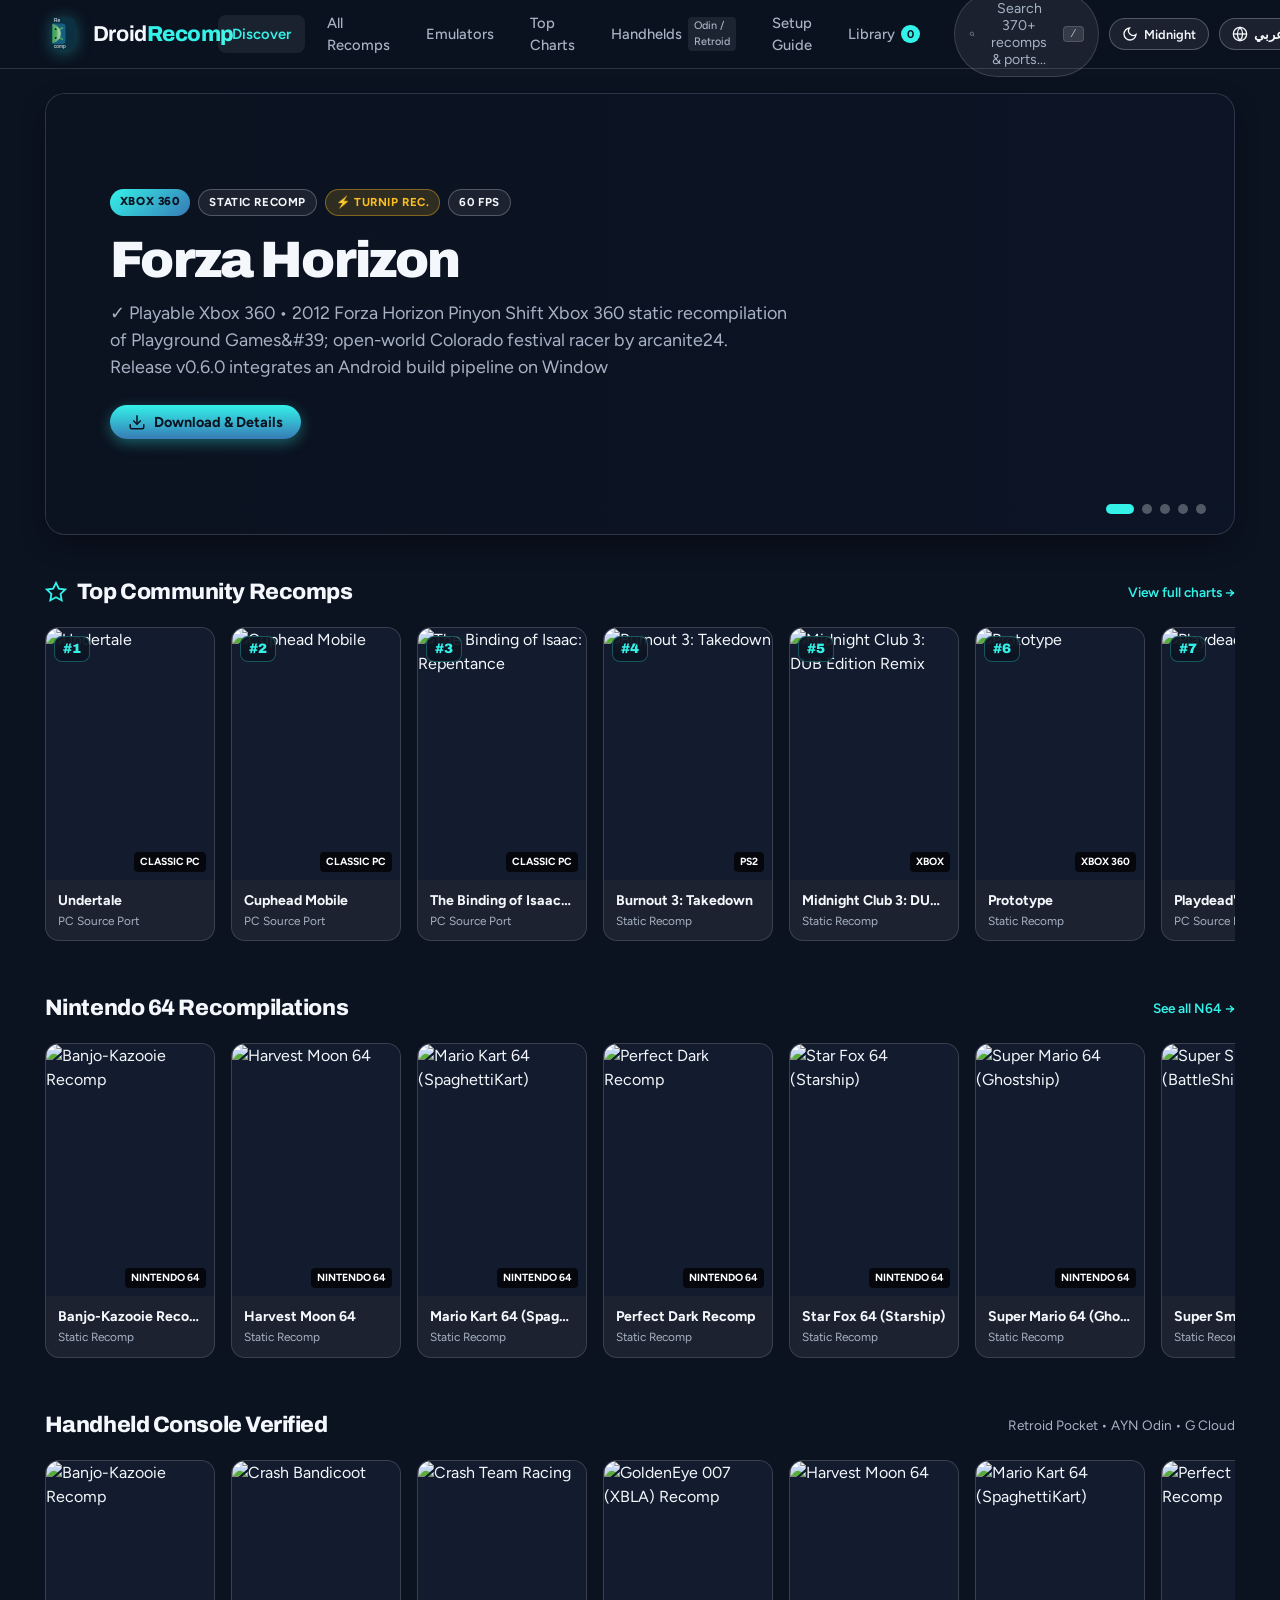
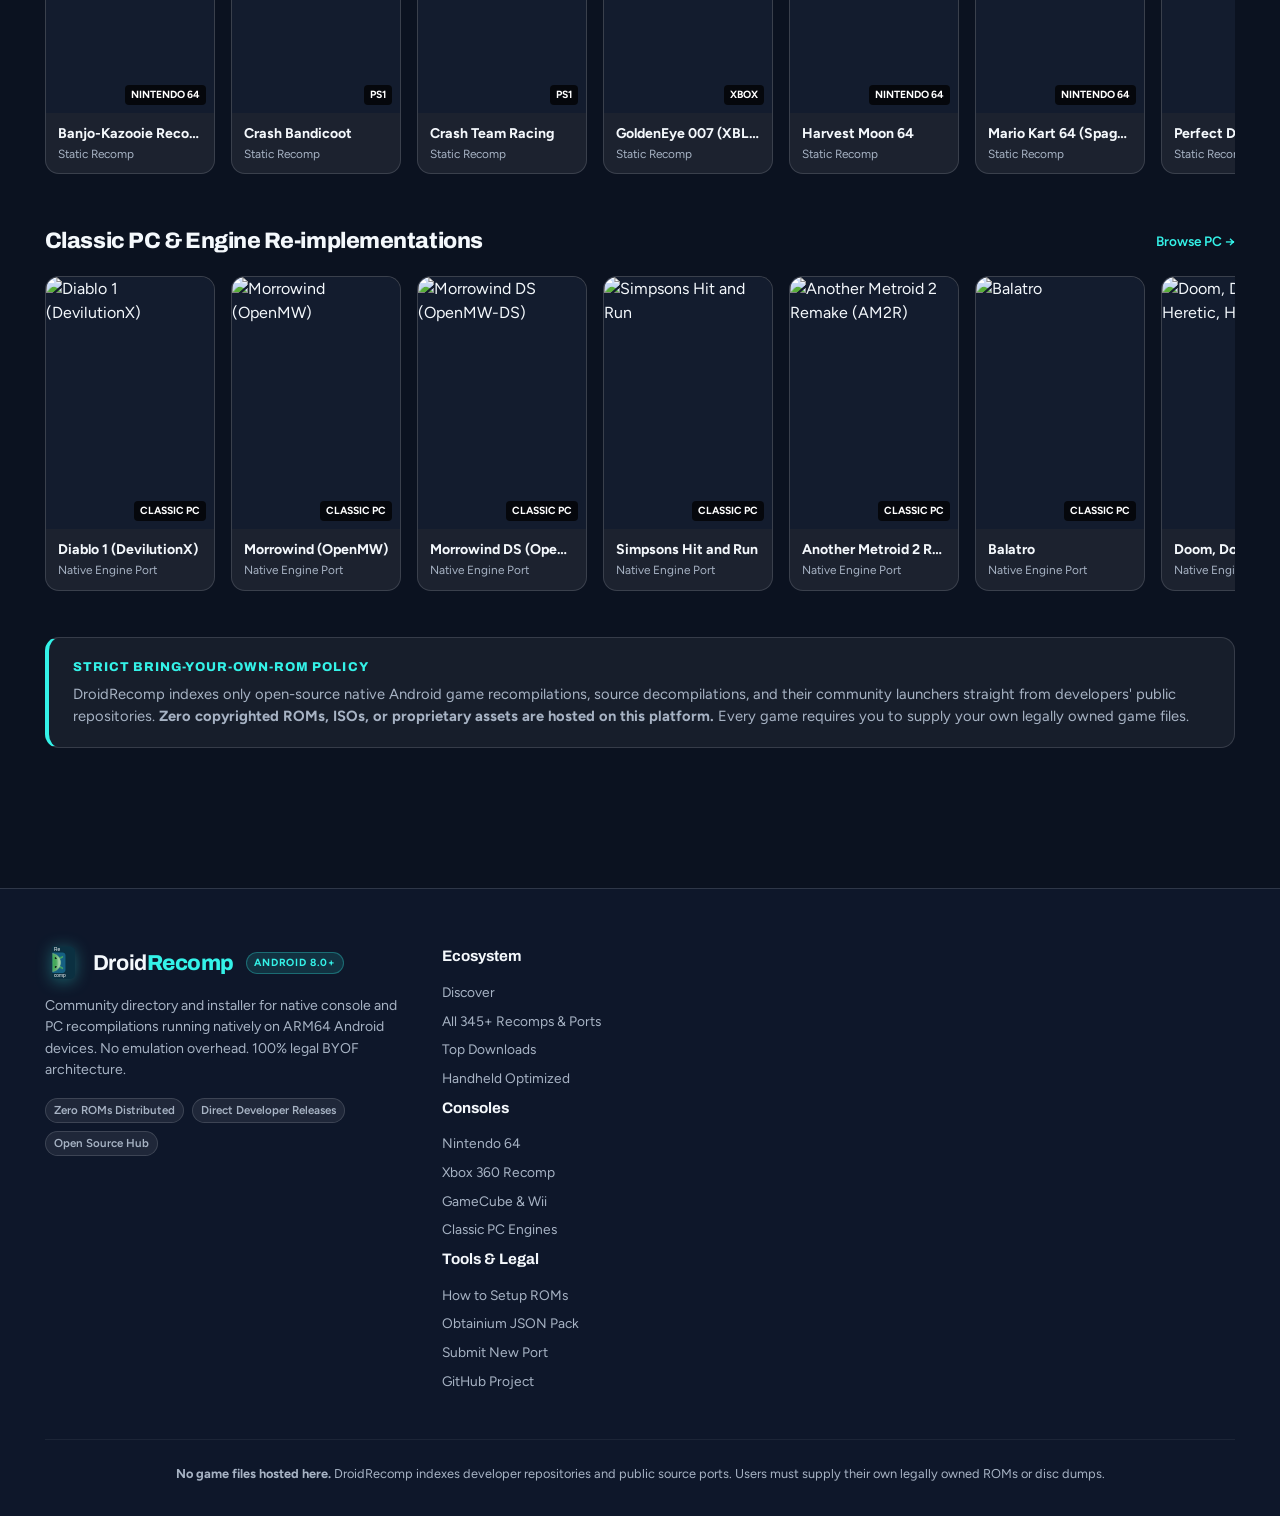
==== index.html @ a0a53bb3 "feat: Add Rayman Mini, APKVision & internet ports (379 apps), fix broken/mismatched boxarts & Pokemo" ====
<!DOCTYPE html>
<html lang="en">
<head>
  <meta charset="utf-8">
  <meta name="referrer" content="no-referrer">
  <meta name="viewport" content="width=device-width, initial-scale=1, viewport-fit=cover">
  <title>DroidRecomp — Native Console & PC Recompilations for Android</title>
  <meta name="description" content="The definitive hub for console and classic PC game static recompilations and native source ports running on Android. Bring your own ROM, play at 120 FPS.">
  <meta name="theme-color" content="#0B1220">
  
  <!-- PWA & Mobile Web App -->
  <link rel="icon" type="image/svg+xml" href="favicon.svg">
  <link rel="icon" type="image/png" sizes="64x64" href="favicon.png">
  <link rel="apple-touch-icon" sizes="180x180" href="apple-touch-icon.png">
  <link rel="manifest" href="manifest.json">
  <meta name="application-name" content="DroidRecomp">
  <meta name="apple-mobile-web-app-capable" content="yes">
  <meta name="apple-mobile-web-app-status-bar-style" content="black-translucent">
  <meta name="apple-mobile-web-app-title" content="DroidRecomp">

  <!-- Open Graph & Social Preview -->
  <meta property="og:type" content="website">
  <meta property="og:title" content="DroidRecomp — Native Console & PC Recompilations for Android">
  <meta property="og:description" content="133+ verified native Android static recompilations, decompilations, and ports. Zero emulation overhead. 100% legal BYOR framework.">
  <meta property="og:image" content="https://moopuu.github.io/droid-recomp/icon-512.png">
  <meta property="og:site_name" content="DroidRecomp">
  <meta name="twitter:card" content="summary">
  <meta name="twitter:title" content="DroidRecomp — Android Recompilation Hub">
  <meta name="twitter:description" content="Play Nintendo 64, PlayStation, and Classic PC games natively on Android without emulation overhead.">
  <meta name="twitter:image" content="https://moopuu.github.io/droid-recomp/icon-512.png">

  <!-- Preconnect & Fonts -->
  <link rel="preconnect" href="https://fonts.googleapis.com">
  <link rel="preconnect" href="https://fonts.gstatic.com" crossorigin>
  <link href="https://fonts.googleapis.com/css2?family=Archivo:wght@600;700;800;900&family=Figtree:ital,wght@0,400;0,500;0,600;0,700;1,400&display=swap" rel="stylesheet">
  
  <link rel="stylesheet" href="styles.css?v=2.7.1">

  <!-- Immediate Critical Display Guard (Never allow overlays to render on load) -->
  <style>
    #search-modal[hidden],
    #game-modal[hidden],
    #custom-game-modal[hidden],
    .search-overlay[hidden],
    .modal-backdrop[hidden],
    .search-overlay:not(.open),
    .modal-backdrop:not(.open),
    [hidden] {
      display: none !important;
      visibility: hidden !important;
      opacity: 0 !important;
      pointer-events: none !important;
    }
  </style>
</head>
<body data-platform="android" data-ui="auto">
  <!-- Dynamic Ambient Glow Backdrop -->
  <div class="backdrop" aria-hidden="true">
    <div id="backdrop-img" class="backdrop-img"></div>
    <span class="glow glow-primary"></span>
    <span class="glow glow-secondary"></span>
  </div>

  <!-- DESKTOP / TOP HEADER -->
  <header class="top-nav" id="top-nav">
    <div class="top-in">
      <a class="brand" href="#" data-nav="discover">
        <div class="brand-logo">
          <img src="DroidRecomp Logo.svg" width="36" height="36" alt="DroidRecomp Logo" class="brand-logo-img">
        </div>
        <span class="brand-name">Droid<b>Recomp</b></span>
      </a>

      <!-- Desktop Navigation Links -->
      <nav class="main-nav desktop-only" aria-label="Main Navigation">
        <a href="#discover" data-nav="discover" class="nav-link on">Discover</a>
        <a href="#all" data-nav="all" class="nav-link">All Recomps</a>
        <a href="#emulators" data-nav="emulators" class="nav-link">Emulators</a>
        <a href="#top" data-nav="top" class="nav-link">Top Charts</a>
        <a href="#handheld" data-nav="handheld" class="nav-link">Handhelds <span class="tag-sub">Odin / Retroid</span></a>
        <a href="#how" data-nav="how" class="nav-link">Setup Guide</a>
        <a href="#library" data-nav="library" class="nav-link">Library <span class="badge-count" id="saved-count">0</span></a>
      </nav>

      <!-- Header Actions -->
      <div class="top-actions">
        <!-- Search Trigger Button -->
        <button type="button" class="search-trigger-btn desktop-only" id="search-open" aria-label="Search Recomps">
          <svg viewBox="0 0 24 24" width="18" height="18" stroke="currentColor" fill="none" stroke-width="2"><circle cx="11" cy="11" r="6.5"/><path d="m16 16 4.5 4.5"/></svg>
          <span class="search-placeholder desktop-only">Search 370+ recomps & ports...</span>
          <kbd class="search-shortcut desktop-only">/</kbd>
        </button>

        <!-- Theme Switcher Button -->
        <button type="button" class="icon-chip" id="theme-toggle" title="Switch Theme (Midnight / Light / OLED)" aria-label="Switch Theme">
          <svg class="theme-icon" id="theme-icon" viewBox="0 0 24 24" width="16" height="16" stroke="currentColor" fill="none" stroke-width="2"><path d="M21 12.79A9 9 0 1 1 11.21 3 7 7 0 0 0 21 12.79z"/></svg>
          <span id="theme-label" class="desktop-only">Midnight</span>
        </button>

        <!-- Language Switcher Button -->
        <button type="button" class="icon-chip" id="lang-toggle" title="Switch Language / تغيير اللغة" aria-label="Switch Language">
          <svg viewBox="0 0 24 24" width="16" height="16" stroke="currentColor" fill="none" stroke-width="2"><circle cx="12" cy="12" r="10"/><line x1="2" y1="12" x2="22" y2="12"/><path d="M12 2a15.3 15.3 0 0 1 4 10 15.3 15.3 0 0 1-4 10 15.3 15.3 0 0 1-4-10 15.3 15.3 0 0 1 4-10z"/></svg>
          <span id="lang-label">عربي</span>
        </button>

        <!-- UI Mode Switcher (Desktop vs Mobile Preview) -->
        <button type="button" class="icon-chip desktop-only" id="ui-mode-toggle" title="Switch UI Mode">
          <svg viewBox="0 0 24 24" width="16" height="16" stroke="currentColor" fill="none" stroke-width="2"><rect x="5" y="2" width="14" height="20" rx="2" ry="2"/><line x1="12" y1="18" x2="12.01" y2="18"/></svg>
          <span id="ui-mode-label">Mobile UI</span>
        </button>

        <!-- Obtainium Pack Export CTA -->
        <button type="button" class="btn btn-secondary desktop-only" id="btn-obtainium-pack" title="Get Obtainium Pack">
          <svg viewBox="0 0 24 24" width="16" height="16" fill="none" stroke="currentColor" stroke-width="2"><path d="M21 15v4a2 2 0 0 1-2 2H5a2 2 0 0 1-2-2v-4"/><polyline points="7 10 12 15 17 10"/><line x1="12" y1="15" x2="12" y2="3"/></svg>
          <span>Obtainium Sync</span>
        </button>

        <!-- Download Android APK Button -->
        <a class="btn btn-secondary header-apk-cta" href="https://github.com/MooPuu/droid-recomp/releases/download/v1.0.0/DroidRecomp-v1.0.0-release.apk" target="_blank" rel="noopener" title="Download Android APK (v1.0.0)">
          <svg viewBox="0 0 24 24" width="16" height="16" fill="none" stroke="currentColor" stroke-width="2"><path d="M21 15v4a2 2 0 0 1-2 2H5a2 2 0 0 1-2-2v-4"/><polyline points="7 10 12 15 17 10"/><line x1="12" y1="15" x2="12" y2="3"/></svg>
          <span class="desktop-only">Get APK (v1.0)</span>
        </a>

        <!-- Submit Recomp CTA -->
        <a class="btn btn-primary" href="#submit" data-nav="submit">
          <svg viewBox="0 0 24 24" width="16" height="16" fill="none" stroke="currentColor" stroke-width="2"><line x1="12" y1="5" x2="12" y2="19"/><line x1="5" y1="12" x2="19" y2="12"/></svg>
          <span class="desktop-only">Submit Port</span>
        </a>
      </div>
    </div>

    <!-- Origin Sub-Navigation Bar (Horizontal Pills) -->
    <div class="sub-nav-bar" id="sub-nav-bar" style="display: none;">
      <div class="sub-nav-in">
        <div class="origin-pills" id="origin-pills">
          <button type="button" class="pill on" data-origin="all">All Systems</button>
          <button type="button" class="pill" data-origin="n64">Nintendo 64</button>
          <button type="button" class="pill" data-origin="x360">Xbox 360</button>
          <button type="button" class="pill" data-origin="xbox">Xbox</button>
          <button type="button" class="pill" data-origin="gc">GameCube</button>
          <button type="button" class="pill" data-origin="wii">Wii</button>
          <button type="button" class="pill" data-origin="ps1">PlayStation</button>
          <button type="button" class="pill" data-origin="ps2">PlayStation 2</button>
          <button type="button" class="pill" data-origin="psp">PSP</button>
          <button type="button" class="pill" data-origin="snes">SNES</button>
          <button type="button" class="pill" data-origin="gba">GBA</button>
          <button type="button" class="pill" data-origin="pc_classic">Classic PC & Engines</button>
        </div>
      </div>
    </div>
  </header>

  <!-- MAIN VIEWPORT CONTAINER -->
  <main class="main-view" id="main-view">
    <!-- Active View Content rendered via JavaScript -->
    <div id="view-content"></div>
  </main>

  <!-- MOBILE BOTTOM NAVIGATION (Fixed at bottom for touch devices) -->
  <nav class="mobile-nav" id="mobile-nav" aria-label="Mobile Navigation">
    <a href="#discover" data-nav="discover" class="mobile-nav-item on">
      <svg viewBox="0 0 24 24" width="22" height="22" stroke="currentColor" fill="none" stroke-width="2"><circle cx="12" cy="12" r="10"/><polygon points="16.24 7.76 14.12 14.12 7.76 16.24 9.88 9.88 16.24 7.76"/></svg>
      <span>Discover</span>
    </a>
    <a href="#all" data-nav="all" class="mobile-nav-item">
      <svg viewBox="0 0 24 24" width="22" height="22" stroke="currentColor" fill="none" stroke-width="2"><rect x="3" y="3" width="7" height="7"/><rect x="14" y="3" width="7" height="7"/><rect x="14" y="14" width="7" height="7"/><rect x="3" y="14" width="7" height="7"/></svg>
      <span>Browse</span>
    </a>
    <a href="#emulators" data-nav="emulators" class="mobile-nav-item">
      <svg viewBox="0 0 24 24" width="22" height="22" stroke="currentColor" fill="none" stroke-width="2"><rect x="4" y="4" width="16" height="16" rx="2"/><rect x="9" y="9" width="6" height="6"/><line x1="9" y1="1" x2="9" y2="4"/><line x1="15" y1="1" x2="15" y2="4"/><line x1="9" y1="20" x2="9" y2="23"/><line x1="15" y1="20" x2="15" y2="23"/><line x1="20" y1="9" x2="23" y2="9"/><line x1="20" y1="14" x2="23" y2="14"/><line x1="1" y1="9" x2="4" y2="9"/><line x1="1" y1="14" x2="4" y2="14"/></svg>
      <span>Emulators</span>
    </a>
    <a href="#library" data-nav="library" class="mobile-nav-item">
      <svg viewBox="0 0 24 24" width="22" height="22" stroke="currentColor" fill="none" stroke-width="2"><rect x="2" y="6" width="20" height="12" rx="3"/><circle cx="8" cy="12" r="1.5"/><circle cx="16" cy="12" r="1.5"/><path d="M12 9v6M9 12h6"/></svg>
      <span>Library</span>
    </a>
    <button type="button" class="mobile-nav-item" id="mobile-search-btn">
      <div class="mobile-nav-search-bubble">
        <svg viewBox="0 0 24 24" width="20" height="20" stroke="currentColor" fill="none" stroke-width="2.2"><circle cx="11" cy="11" r="6.5"/><path d="m16 16 4.5 4.5"/></svg>
      </div>
      <span>Search</span>
    </button>
  </nav>

  <!-- SEARCH MODAL -->
  <div class="search-overlay" id="search-modal" hidden style="display: none;">
    <div class="search-dialog" role="dialog" aria-modal="true" aria-label="Search Catalog">
      <div class="search-header">
        <svg viewBox="0 0 24 24" width="20" height="20" stroke="currentColor" fill="none" stroke-width="2"><circle cx="11" cy="11" r="6.5"/><path d="m16 16 4.5 4.5"/></svg>
        <input type="search" id="search-input" placeholder="Search by game, console, developer, or feature..." autocomplete="off" spellcheck="false">
        <button type="button" class="icon-btn" id="search-close" aria-label="Close search">
          <svg viewBox="0 0 24 24" width="20" height="20" stroke="currentColor" fill="none" stroke-width="2"><line x1="18" y1="6" x2="6" y2="18"/><line x1="6" y1="6" x2="18" y2="18"/></svg>
        </button>
      </div>
      <div class="search-quick-tags">
        <span>Popular:</span>
        <button type="button" class="tag-chip" data-query="Zelda">Zelda</button>
        <button type="button" class="tag-chip" data-query="N64">N64</button>
        <button type="button" class="tag-chip" data-query="Xbox 360">Xbox 360</button>
        <button type="button" class="tag-chip" data-query="Turnip">Turnip Tested</button>
        <button type="button" class="tag-chip" data-query="Touch">Touch Friendly</button>
      </div>
      <div class="search-results" id="search-results" role="listbox"></div>
    </div>
  </div>

  <!-- GAME DETAIL MODAL / BOTTOM SHEET -->
  <div class="modal-backdrop" id="game-modal" hidden style="display: none;">
    <div class="modal-container" role="dialog" aria-modal="true" aria-label="Game Details">
      <div class="modal-drag-handle mobile-only"></div>
      <button type="button" class="icon-btn modal-close" id="modal-close" aria-label="Close modal">
        <svg viewBox="0 0 24 24" width="20" height="20" stroke="currentColor" fill="none" stroke-width="2"><line x1="18" y1="6" x2="6" y2="18"/><line x1="6" y1="6" x2="18" y2="18"/></svg>
      </button>
      <div class="modal-body" id="modal-content">
        <!-- Rendered dynamically -->
      </div>
    </div>
  </div>

  <!-- CUSTOM GAME / UNLISTED PORT MODAL -->
  <div class="modal-backdrop" id="custom-game-modal" hidden style="display: none;">
    <div class="modal-container" role="dialog" aria-modal="true" aria-label="Add Custom Game">
      <div class="modal-drag-handle mobile-only"></div>
      <button type="button" class="icon-btn modal-close" id="custom-modal-close" aria-label="Close modal">
        <svg viewBox="0 0 24 24" width="20" height="20" stroke="currentColor" fill="none" stroke-width="2"><line x1="18" y1="6" x2="6" y2="18"/><line x1="6" y1="6" x2="18" y2="18"/></svg>
      </button>
      <div class="modal-body" id="custom-modal-content">
        <!-- Rendered dynamically -->
      </div>
    </div>
  </div>

  <!-- GLOBAL FOOTER -->
  <footer class="foot">
    <div class="foot-in">
      <div class="foot-brand">
        <div class="brand">
          <div class="brand-logo">
            <img src="DroidRecomp Logo.svg" width="34" height="34" alt="DroidRecomp Logo" class="brand-logo-img">
          </div>
          <span class="brand-name">Droid<b>Recomp</b></span>
          <span class="badge-android">Android 8.0+</span>
        </div>
        <p class="foot-desc">
          Community directory and installer for native console and PC recompilations running natively on ARM64 Android devices. No emulation overhead. 100% legal BYOF architecture.
        </p>
        <div class="foot-badges">
          <span class="foot-pill">Zero ROMs Distributed</span>
          <span class="foot-pill">Direct Developer Releases</span>
          <span class="foot-pill">Open Source Hub</span>
        </div>
      </div>
      <div class="foot-cols">
        <div class="foot-col">
          <h4>Ecosystem</h4>
          <a href="#discover">Discover</a>
          <a href="#all">All 345+ Recomps & Ports</a>
          <a href="#top">Top Downloads</a>
          <a href="#handheld">Handheld Optimized</a>
        </div>
        <div class="foot-col">
          <h4>Consoles</h4>
          <a href="#n64" data-origin="n64">Nintendo 64</a>
          <a href="#x360" data-origin="x360">Xbox 360 Recomp</a>
          <a href="#gc" data-origin="gc">GameCube & Wii</a>
          <a href="#pc_classic" data-origin="pc_classic">Classic PC Engines</a>
        </div>
        <div class="foot-col">
          <h4>Tools & Legal</h4>
          <a href="#how">How to Setup ROMs</a>
          <a href="#obtainium" id="foot-obtainium-link">Obtainium JSON Pack</a>
          <a href="#submit">Submit New Port</a>
          <a href="https://github.com/MooPuu/droid-recomp" target="_blank" rel="noopener">GitHub Project</a>
        </div>
      </div>
    </div>
    <div class="foot-base">
      <p><strong>No game files hosted here.</strong> DroidRecomp indexes developer repositories and public source ports. Users must supply their own legally owned ROMs or disc dumps.</p>
    </div>
  </footer>

  <script src="catalog.js?v=2.7.0"></script>
  <script src="emulators.js?v=2.7.0"></script>
  <script src="app.js?v=2.7.1"></script>
</body>
</html>
---- styles.css ----
/* ==========================================================================
   DROIDRECOMP — Modern RecompLauncher Design System for Android
   ========================================================================== */

:root {
  --midnight: #0B1220;
  --midnight-alt: #0e172a;
  --frost: #F4F8FC;
  --cyan: #34F2E8;
  --cyan-glow: rgba(52, 242, 232, 0.35);
  --cyan-soft: rgba(52, 242, 232, 0.12);
  --cyan-border: rgba(52, 242, 232, 0.35);
  --muted: #A7B3C4;
  --line: rgba(244, 248, 252, 0.14);
  --line-strong: rgba(244, 248, 252, 0.25);
  --glass: rgba(244, 248, 252, 0.07);
  --glass-card: rgba(14, 23, 42, 0.75);
  --glass-hover: rgba(244, 248, 252, 0.13);
  --glass-active: rgba(52, 242, 232, 0.15);
  --glass-highlight: rgba(52, 242, 232, 0.18);
  --card-foot-bg: rgba(11, 18, 32, 0.45);
  --select-bg: #111b2e;
  --select-border: rgba(244, 248, 252, 0.18);
  --bg: var(--midnight);
  --btn-brand-text: #0B1220;
  --btn-action-bg: rgba(52, 242, 232, 0.12);
  --btn-action-text: #34F2E8;
  --btn-action-border: rgba(52, 242, 232, 0.35);
  --btn-action-hover-bg: #34F2E8;
  --btn-action-hover-text: #0B1220;
  --acc: #34F2E8;
  --acc2: #377BB6;
  --brand: linear-gradient(180deg, var(--acc), var(--acc2));
  --brand-h: linear-gradient(135deg, #34F2E8 0%, #377BB6 100%);
  --danger: #ff5c77;
  --success: #34d399;
  --warning: #fbbf24;
  --wrap: 1600px;
  --gut: clamp(16px, 3.5vw, 48px);
  --radius-sm: 8px;
  --radius-md: 14px;
  --radius-lg: 20px;
  --radius-full: 9999px;
  --scrollbar-thumb: rgba(244, 248, 252, 0.22);
  --scrollbar-thumb-hover: rgba(52, 242, 232, 0.6);
  --scrollbar-track: transparent;
  --font-sans: 'Figtree', -apple-system, BlinkMacSystemFont, "Segoe UI", Roboto, sans-serif;
  --font-display: 'Archivo', var(--font-sans);
  --scrollbar-thumb: rgba(15, 23, 42, 0.25);
  --scrollbar-thumb-hover: rgba(2, 132, 199, 0.65);
  --scrollbar-track: transparent;
  --shadow-sm: 0 2px 8px rgba(0, 0, 0, 0.3);
  --shadow-card: 0 10px 30px -10px rgba(0, 0, 0, 0.6);
  --shadow-glow: 0 0 25px rgba(52, 242, 232, 0.25);
  --nav-bg: rgba(11, 18, 32, 0.85);
  --card-bg: rgba(14, 23, 42, 0.75);
  --input-bg: #111b2e;
  --modal-bg: #0E172A;
  --modal-overlay: rgba(5, 9, 16, 0.8);
  --mobile-nav-bg: rgba(11, 18, 32, 0.94);
  --hero-fade: linear-gradient(90deg, #0B1220 0%, rgba(11, 18, 32, 0.85) 45%, rgba(11, 18, 32, 0.2) 100%);
  --poster-fade: linear-gradient(0deg, #0E172A 0%, rgba(14, 23, 42, 0.7) 60%, rgba(14, 23, 42, 0.2) 100%);
  transition: background-color 0.3s ease, color 0.3s ease;
}

[data-theme="light"] {
  --midnight: #F1F5F9;
  --midnight-alt: #FFFFFF;
  --frost: #0F172A;
  --cyan: #0284C7;
  --cyan-glow: rgba(2, 132, 199, 0.25);
  --cyan-soft: rgba(2, 132, 199, 0.10);
  --cyan-border: rgba(2, 132, 199, 0.35);
  --muted: #475569;
  --line: rgba(15, 23, 42, 0.12);
  --line-strong: rgba(15, 23, 42, 0.22);
  --glass: #FFFFFF;
  --glass-card: #FFFFFF;
  --glass-hover: #F8FAFC;
  --glass-active: rgba(2, 132, 199, 0.12);
  --glass-highlight: rgba(2, 132, 199, 0.14);
  --success: #059669;
  --warning: #D97706;
  --card-foot-bg: #F8FAFC;
  --select-bg: #FFFFFF;
  --select-border: rgba(15, 23, 42, 0.22);
  --bg: #F1F5F9;
  --btn-brand-text: #FFFFFF;
  --btn-action-bg: #E0F2FE;
  --btn-action-text: #0284C7;
  --btn-action-border: #BAE6FD;
  --btn-action-hover-bg: #0284C7;
  --btn-action-hover-text: #FFFFFF;
  --acc: #0284C7;
  --acc2: #2563EB;
  --brand: linear-gradient(180deg, var(--acc), var(--acc2));
  --brand-h: linear-gradient(135deg, #0284C7 0%, #2563EB 100%);
  --nav-bg: rgba(255, 255, 255, 0.94);
  --card-bg: #FFFFFF;
  --input-bg: #FFFFFF;
  --modal-bg: #FFFFFF;
  --modal-overlay: rgba(15, 23, 42, 0.6);
  --mobile-nav-bg: rgba(255, 255, 255, 0.96);
  --hero-fade: linear-gradient(90deg, #F1F5F9 0%, rgba(241, 245, 249, 0.92) 45%, rgba(241, 245, 249, 0.2) 100%);
  --poster-fade: linear-gradient(0deg, #FFFFFF 0%, rgba(255, 255, 255, 0.9) 60%, rgba(255, 255, 255, 0.2) 100%);
  --scrollbar-thumb: rgba(15, 23, 42, 0.25);
  --scrollbar-thumb-hover: rgba(2, 132, 199, 0.65);
  --scrollbar-track: transparent;
  --shadow-sm: 0 1px 3px rgba(15, 23, 42, 0.08);
  --shadow-card: 0 4px 20px -2px rgba(15, 23, 42, 0.08), 0 0 1px rgba(15, 23, 42, 0.15);
  --shadow-glow: 0 0 20px rgba(2, 132, 199, 0.2);
}

[data-theme="oled"] {
  --midnight: #000000;
  --midnight-alt: #050505;
  --frost: #FFFFFF;
  --cyan: #00FFCC;
  --cyan-glow: rgba(0, 255, 204, 0.45);
  --cyan-soft: rgba(0, 255, 204, 0.12);
  --cyan-border: rgba(0, 255, 204, 0.35);
  --muted: #8E9BAE;
  --line: rgba(255, 255, 255, 0.15);
  --line-strong: rgba(255, 255, 255, 0.3);
  --glass: rgba(255, 255, 255, 0.06);
  --glass-card: #050505;
  --glass-hover: rgba(255, 255, 255, 0.12);
  --glass-active: rgba(0, 255, 204, 0.2);
  --glass-highlight: rgba(0, 255, 204, 0.25);
  --card-foot-bg: #030303;
  --select-bg: #080808;
  --select-border: rgba(255, 255, 255, 0.22);
  --bg: #000000;
  --btn-brand-text: #000000;
  --btn-action-bg: rgba(0, 255, 204, 0.12);
  --btn-action-text: #00FFCC;
  --btn-action-border: rgba(0, 255, 204, 0.35);
  --btn-action-hover-bg: #00FFCC;
  --btn-action-hover-text: #000000;
  --acc: #00FFCC;
  --acc2: #0099FF;
  --brand: linear-gradient(180deg, var(--acc), var(--acc2));
  --brand-h: linear-gradient(135deg, #00FFCC 0%, #0099FF 100%);
  --nav-bg: rgba(0, 0, 0, 0.92);
  --card-bg: #050505;
  --input-bg: #000000;
  --modal-bg: #050505;
  --modal-overlay: rgba(0, 0, 0, 0.88);
  --mobile-nav-bg: rgba(0, 0, 0, 0.96);
  --hero-fade: linear-gradient(90deg, #000000 0%, rgba(0, 0, 0, 0.88) 45%, rgba(0, 0, 0, 0.2) 100%);
  --poster-fade: linear-gradient(0deg, #050505 0%, rgba(5, 5, 5, 0.8) 60%, rgba(5, 5, 5, 0.2) 100%);
  --scrollbar-thumb: rgba(15, 23, 42, 0.25);
  --scrollbar-thumb-hover: rgba(2, 132, 199, 0.65);
  --scrollbar-track: transparent;
  --shadow-sm: 0 2px 8px rgba(0, 0, 0, 0.8);
  --shadow-card: 0 10px 30px -10px rgba(0, 0, 0, 0.95);
  --shadow-glow: 0 0 25px rgba(0, 255, 204, 0.35);
}

/* Base Reset */
*, *::before, *::after {
  box-sizing: border-box;
  margin: 0;
  padding: 0;
}

[hidden],
.search-overlay[hidden],
.modal-backdrop[hidden] {
  display: none !important;
}

html {
  font-family: var(--font-sans);
  background-color: var(--midnight);
  color: var(--frost);
  line-height: 1.5;
  -webkit-font-smoothing: antialiased;
  -webkit-text-size-adjust: 100%;
  scroll-behavior: smooth;
  width: 100%;
  max-width: 100vw;
  overflow-x: hidden;
}

body {
  min-height: 100vh;
  position: relative;
  width: 100%;
  max-width: 100vw;
  overflow-x: hidden;
  background-color: var(--midnight);
  padding-bottom: 70px; /* Space for mobile nav */
}

@media (min-width: 769px) {
  body {
    padding-bottom: 0;
  }
}

a {
  color: inherit;
  text-decoration: none;
}

button {
  font-family: inherit;
  border: none;
  background: transparent;
  color: inherit;
  cursor: pointer;
}

img {
  max-width: 100%;
  height: auto;
  display: block;
}

/* ==========================================================================
   DYNAMIC AMBIENT BACKDROP
   ========================================================================== */
.backdrop {
  position: fixed;
  inset: 0;
  pointer-events: none;
  z-index: -1;
  overflow: hidden;
}

.backdrop-img {
  position: absolute;
  inset: -10%;
  width: 120%;
  height: 120%;
  background-size: cover;
  background-position: center;
  filter: blur(80px) saturate(1.8) brightness(0.25);
  opacity: 0.45;
  transition: opacity 0.8s ease, background-image 0.8s ease;
}

.glow {
  position: absolute;
  border-radius: 50%;
  filter: blur(120px);
  pointer-events: none;
}

.glow-primary {
  width: 600px;
  height: 600px;
  top: -200px;
  left: 20%;
  background: radial-gradient(circle, rgba(52, 242, 232, 0.16) 0%, transparent 70%);
}

.glow-secondary {
  width: 700px;
  height: 700px;
  top: 15%;
  right: -200px;
  background: radial-gradient(circle, rgba(55, 123, 182, 0.18) 0%, transparent 70%);
}

[data-theme="light"] .backdrop-img {
  opacity: 0.08;
  filter: blur(80px) saturate(1.1) brightness(1.1);
}

[data-theme="light"] .glow-primary {
  background: radial-gradient(circle, rgba(2, 132, 199, 0.08) 0%, transparent 70%);
}

[data-theme="light"] .glow-secondary {
  background: radial-gradient(circle, rgba(37, 99, 235, 0.06) 0%, transparent 70%);
}

/* ==========================================================================
   DESKTOP TOP NAVIGATION
   ========================================================================== */
.top-nav {
  position: sticky;
  top: 0;
  z-index: 100;
  background: var(--nav-bg);
  backdrop-filter: blur(20px);
  -webkit-backdrop-filter: blur(20px);
  border-bottom: 1px solid var(--line);
}

.top-in {
  max-width: var(--wrap);
  margin: 0 auto;
  padding: 0 var(--gut);
  height: 68px;
  display: flex;
  align-items: center;
  justify-content: space-between;
  gap: 20px;
}

.brand {
  display: flex;
  align-items: center;
  gap: 12px;
}

.brand-logo {
  display: flex;
  align-items: center;
  justify-content: center;
  flex-shrink: 0;
}

.brand-logo-img {
  width: 36px;
  height: 36px;
  object-fit: contain;
  filter: drop-shadow(0 2px 8px var(--cyan-glow));
  transition: transform 0.25s ease, filter 0.25s ease;
}

.brand:hover .brand-logo-img {
  transform: scale(1.08) rotate(-3deg);
  filter: drop-shadow(0 4px 14px var(--cyan-glow));
}

.brand-name {
  font-family: var(--font-display);
  font-size: 1.35rem;
  font-weight: 700;
  letter-spacing: -0.02em;
  color: var(--frost);
}

.brand-name b {
  color: var(--cyan);
  font-weight: 800;
}

.badge-android {
  font-size: 0.65rem;
  font-weight: 700;
  text-transform: uppercase;
  letter-spacing: 0.08em;
  padding: 2px 7px;
  border-radius: var(--radius-full);
  background: rgba(52, 242, 232, 0.12);
  color: var(--cyan);
  border: 1px solid rgba(52, 242, 232, 0.3);
}

.main-nav {
  display: flex;
  align-items: center;
  gap: 8px;
}

.nav-link {
  font-size: 0.92rem;
  font-weight: 500;
  padding: 8px 14px;
  border-radius: var(--radius-sm);
  color: var(--muted);
  transition: color 0.2s, background-color 0.2s;
  display: flex;
  align-items: center;
  gap: 6px;
}

.nav-link:hover, .nav-link.on {
  color: var(--frost);
  background: var(--glass);
}

.nav-link.on {
  color: var(--cyan);
  font-weight: 600;
}

.tag-sub {
  font-size: 0.68rem;
  padding: 1px 6px;
  border-radius: 4px;
  background: rgba(244, 248, 252, 0.08);
  color: var(--muted);
}

.badge-count {
  background: var(--cyan);
  color: var(--midnight);
  font-size: 0.7rem;
  font-weight: 700;
  padding: 1px 6px;
  border-radius: var(--radius-full);
}

/* Header Actions */
.top-actions {
  display: flex;
  align-items: center;
  gap: 10px;
}

.search-trigger-btn {
  display: flex;
  align-items: center;
  gap: 10px;
  background: var(--glass);
  border: 1px solid var(--line);
  padding: 8px 14px;
  border-radius: var(--radius-full);
  color: var(--muted);
  font-size: 0.88rem;
  transition: all 0.2s ease;
}

.search-trigger-btn:hover {
  background: var(--glass-hover);
  border-color: rgba(52, 242, 232, 0.4);
  color: var(--frost);
}

.search-shortcut {
  font-size: 0.7rem;
  background: rgba(244, 248, 252, 0.12);
  padding: 1px 6px;
  border-radius: 4px;
  border: 1px solid var(--line);
}

.btn {
  display: inline-flex;
  align-items: center;
  justify-content: center;
  gap: 8px;
  font-size: 0.9rem;
  font-weight: 600;
  padding: 8px 18px;
  border-radius: var(--radius-full);
  transition: all 0.2s ease;
  white-space: nowrap;
}

.btn-primary {
  background: var(--brand);
  color: var(--btn-brand-text);
  box-shadow: 0 4px 14px var(--cyan-glow);
  font-weight: 700;
}

.btn-primary:hover {
  transform: translateY(-1px);
  box-shadow: 0 6px 20px var(--cyan-glow);
  filter: brightness(1.05);
}

.btn-secondary {
  background: var(--glass);
  border: 1px solid var(--line-strong);
  color: var(--frost);
  font-weight: 600;
}

.btn-secondary:hover {
  background: var(--glass-hover);
  border-color: var(--cyan);
  color: var(--frost);
}

.icon-chip {
  display: flex;
  align-items: center;
  gap: 6px;
  padding: 7px 12px;
  border-radius: var(--radius-full);
  font-size: 0.8rem;
  font-weight: 600;
  background: var(--glass);
  border: 1px solid var(--line-strong);
  color: var(--frost);
  transition: all 0.2s;
}

.icon-chip:hover {
  background: var(--glass-hover);
  border-color: var(--cyan);
  color: var(--cyan);
}

/* ==========================================================================
   SUB-NAV BAR (Origin Pills)
   ========================================================================== */
.sub-nav-bar {
  background: var(--nav-bg);
  border-top: 1px solid var(--line);
  overflow-x: auto;
  scrollbar-width: thin;
  scrollbar-color: var(--scrollbar-thumb) transparent;
  padding-bottom: 2px;
}

.sub-nav-in {
  max-width: var(--wrap);
  margin: 0 auto;
  padding: 8px var(--gut);
}

.origin-pills {
  display: flex;
  align-items: center;
  gap: 8px;
  width: max-content;
}

.pill {
  font-size: 0.84rem;
  font-weight: 600;
  padding: 6px 14px;
  border-radius: var(--radius-full);
  background: var(--glass);
  border: 1px solid var(--line);
  color: var(--muted);
  transition: all 0.2s ease;
  white-space: nowrap;
}

.pill:hover {
  background: var(--glass-hover);
  color: var(--frost);
  border-color: var(--line-strong);
}

.pill.on {
  background: var(--btn-action-bg);
  color: var(--btn-action-text);
  border-color: var(--cyan);
  font-weight: 700;
}

/* ==========================================================================
   MAIN VIEWPORT & CONTAINER
   ========================================================================== */
.main-view {
  max-width: var(--wrap);
  margin: 0 auto;
  padding: 24px var(--gut) 48px;
}

/* ==========================================================================
   HERO CAROUSEL
   ========================================================================== */
.hero-slider {
  position: relative;
  border-radius: var(--radius-lg);
  overflow: hidden;
  margin-bottom: 40px;
  background: var(--card-bg);
  border: 1px solid var(--line);
  box-shadow: var(--shadow-card);
}

.hero-slide {
  display: none;
  position: relative;
  padding: clamp(32px, 6vw, 64px);
  min-height: 440px;
  align-items: center;
}

.hero-slide.active {
  display: flex;
}

.hero-bg {
  position: absolute;
  inset: 0;
  z-index: 0;
  background-size: cover;
  background-position: center;
  filter: brightness(0.35);
  transition: transform 0.6s ease;
}

.hero-gradient {
  position: absolute;
  inset: 0;
  z-index: 1;
  background: var(--hero-fade);
}

.hero-content {
  position: relative;
  z-index: 2;
  max-width: 680px;
}

.hero-tags {
  display: flex;
  flex-wrap: wrap;
  gap: 8px;
  margin-bottom: 16px;
}

.tag {
  font-size: 0.72rem;
  font-weight: 700;
  text-transform: uppercase;
  letter-spacing: 0.05em;
  padding: 4px 10px;
  border-radius: var(--radius-full);
  background: var(--glass);
  color: var(--frost);
  border: 1px solid var(--line-strong);
}

.tag-origin {
  background: var(--brand-h);
  color: var(--btn-brand-text);
  border: none;
  font-weight: 800;
}

.tag-turnip {
  background: rgba(251, 191, 36, 0.15);
  color: var(--warning);
  border-color: rgba(251, 191, 36, 0.4);
}

.tag-touch {
  background: rgba(52, 211, 153, 0.15);
  color: var(--success);
  border-color: rgba(52, 211, 153, 0.4);
}

.hero-title {
  font-family: var(--font-display);
  font-size: clamp(2rem, 4vw, 3.2rem);
  font-weight: 900;
  letter-spacing: -0.03em;
  line-height: 1.1;
  margin-bottom: 12px;
  color: var(--frost);
}

.hero-lead {
  font-size: clamp(0.95rem, 1.4vw, 1.15rem);
  color: var(--muted);
  line-height: 1.5;
  margin-bottom: 24px;
}

.hero-actions {
  display: flex;
  flex-wrap: wrap;
  gap: 12px;
}

.hero-dots {
  position: absolute;
  bottom: 20px;
  right: 28px;
  z-index: 3;
  display: flex;
  gap: 8px;
}

.hero-dot {
  width: 10px;
  height: 10px;
  border-radius: 50%;
  background: rgba(244, 248, 252, 0.3);
  transition: all 0.3s ease;
}

.hero-dot.active {
  width: 28px;
  border-radius: var(--radius-full);
  background: var(--cyan);
}

/* ==========================================================================
   SECTION & ROW STYLES
   ========================================================================== */
.section-head {
  display: flex;
  align-items: center;
  justify-content: space-between;
  margin-bottom: 18px;
}

.section-title {
  font-family: var(--font-display);
  font-size: 1.4rem;
  font-weight: 800;
  letter-spacing: -0.02em;
  display: flex;
  align-items: center;
  gap: 10px;
}

.section-link {
  font-size: 0.85rem;
  font-weight: 600;
  color: var(--cyan);
  display: flex;
  align-items: center;
  gap: 4px;
}

.section-link:hover {
  text-decoration: underline;
}

/* Horizontal Poster Row (Carousels) */
.rowscroll {
  display: flex;
  gap: 16px;
  overflow-x: auto;
  padding-bottom: 14px;
  scrollbar-width: thin;
  scrollbar-color: var(--scrollbar-thumb) transparent;
}

.rowscroll::-webkit-scrollbar {
  height: 6px;
}

.rowscroll::-webkit-scrollbar-thumb {
  background: var(--scrollbar-thumb);
  border-radius: var(--radius-full);
}

.rowscroll::-webkit-scrollbar-thumb:hover {
  background: var(--scrollbar-thumb-hover);
}

/* Poster Card (2:3 Aspect Ratio) */
.poster-card {
  flex: 0 0 170px;
  position: relative;
  border-radius: var(--radius-md);
  overflow: hidden;
  background: var(--glass);
  border: 1px solid var(--line);
  transition: transform 0.25s ease, box-shadow 0.25s ease, border-color 0.25s ease;
  cursor: pointer;
}

.poster-card:hover {
  transform: translateY(-4px);
  border-color: rgba(52, 242, 232, 0.4);
  box-shadow: 0 12px 28px -8px rgba(0, 0, 0, 0.7);
}

.poster-media {
  position: relative;
  aspect-ratio: 2/3;
  width: 100%;
  background-color: #131c2e;
}

.poster-media img {
  width: 100%;
  height: 100%;
  object-fit: cover;
}

.poster-rank {
  position: absolute;
  top: 8px;
  left: 8px;
  background: rgba(11, 18, 32, 0.85);
  backdrop-filter: blur(8px);
  color: var(--cyan);
  font-family: var(--font-display);
  font-size: 0.85rem;
  font-weight: 900;
  padding: 2px 8px;
  border-radius: var(--radius-sm);
  border: 1px solid rgba(52, 242, 232, 0.3);
}

.poster-badge {
  position: absolute;
  bottom: 8px;
  right: 8px;
  font-size: 0.65rem;
  font-weight: 700;
  padding: 2px 6px;
  border-radius: 4px;
  background: rgba(0, 0, 0, 0.75);
  color: #fff;
  text-transform: uppercase;
}

.poster-info {
  padding: 10px 12px;
}

.poster-title {
  font-size: 0.88rem;
  font-weight: 700;
  white-space: nowrap;
  overflow: hidden;
  text-overflow: ellipsis;
  color: var(--frost);
  margin-bottom: 2px;
}

.poster-sub {
  font-size: 0.74rem;
  color: var(--muted);
  white-space: nowrap;
  overflow: hidden;
  text-overflow: ellipsis;
}

/* ==========================================================================
   QUAD-FILTER COMPONENT (DroidPorts Inspired)
   ========================================================================== */
.filter-bar {
  background: var(--card-bg);
  border: 1px solid var(--line);
  border-radius: var(--radius-md);
  padding: 14px 18px;
  margin-bottom: 28px;
  display: flex;
  flex-wrap: wrap;
  align-items: center;
  justify-content: space-between;
  gap: 14px;
  box-shadow: var(--shadow-sm);
}

.filter-group {
  display: flex;
  flex-wrap: wrap;
  align-items: center;
  gap: 12px;
}

.filter-label {
  font-size: 0.78rem;
  font-weight: 700;
  text-transform: uppercase;
  letter-spacing: 0.05em;
  color: var(--muted);
}

.filter-select {
  background: var(--select-bg);
  border: 1px solid var(--select-border);
  color: var(--frost);
  font-size: 0.85rem;
  font-weight: 600;
  padding: 6px 12px;
  border-radius: var(--radius-sm);
  outline: none;
  cursor: pointer;
  transition: border-color 0.2s, box-shadow 0.2s;
}

.filter-select:focus {
  border-color: var(--cyan);
  box-shadow: 0 0 0 2px var(--cyan-soft);
}

.filter-select option {
  background: var(--midnight-alt);
  color: var(--frost);
}

.filter-toggle {
  display: inline-flex;
  align-items: center;
  gap: 6px;
  font-size: 0.82rem;
  font-weight: 600;
  padding: 6px 14px;
  border-radius: var(--radius-full);
  background: var(--glass);
  border: 1px solid var(--line-strong);
  color: var(--muted);
  cursor: pointer;
  transition: all 0.2s ease;
}

.filter-toggle:hover {
  color: var(--frost);
  border-color: var(--cyan);
}

.filter-toggle.on {
  background: var(--btn-action-bg);
  color: var(--btn-action-text);
  border-color: var(--cyan);
  font-weight: 700;
}

/* ==========================================================================
   MAIN GAME GRID
   ========================================================================== */
.games-grid {
  display: grid;
  grid-template-columns: repeat(auto-fill, minmax(290px, 1fr));
  gap: 20px;
  margin-bottom: 40px;
}

.game-card {
  background: var(--card-bg);
  border: 1px solid var(--line);
  border-radius: var(--radius-md);
  overflow: hidden;
  display: flex;
  flex-direction: column;
  transition: transform 0.25s ease, border-color 0.25s ease, box-shadow 0.25s ease;
  box-shadow: var(--shadow-sm);
  cursor: pointer;
}

.game-card:hover {
  transform: translateY(-4px);
  border-color: var(--cyan);
  box-shadow: var(--shadow-card);
}

.game-card-head {
  display: flex;
  gap: 14px;
  padding: 16px;
}

.game-card-cover {
  width: 80px;
  height: 115px;
  border-radius: var(--radius-sm);
  object-fit: cover;
  flex-shrink: 0;
  background-color: #131c2e;
}

.game-card-meta {
  flex: 1;
  min-width: 0;
  display: flex;
  flex-direction: column;
}

.game-card-tags {
  display: flex;
  flex-wrap: wrap;
  gap: 6px;
  margin-bottom: 6px;
}

.game-card-title {
  font-size: 1.05rem;
  font-weight: 700;
  color: var(--frost);
  line-height: 1.25;
  margin-bottom: 4px;
  white-space: nowrap;
  overflow: hidden;
  text-overflow: ellipsis;
}

.game-card-by {
  font-size: 0.78rem;
  color: var(--muted);
  margin-bottom: 6px;
}

.game-card-blurb {
  font-size: 0.82rem;
  color: var(--muted);
  line-height: 1.4;
  display: -webkit-box;
  -webkit-line-clamp: 2;
  -webkit-box-orient: vertical;
  overflow: hidden;
  margin-top: auto;
}

.game-card-foot {
  padding: 10px 16px;
  background: var(--card-foot-bg);
  border-top: 1px solid var(--line);
  display: flex;
  align-items: center;
  justify-content: space-between;
  font-size: 0.78rem;
  font-weight: 600;
  color: var(--muted);
}

.game-card-actions {
  display: flex;
  align-items: center;
  gap: 8px;
}

.btn-card-action {
  font-size: 0.75rem;
  font-weight: 700;
  padding: 5px 12px;
  border-radius: var(--radius-full);
  background: var(--btn-action-bg);
  color: var(--btn-action-text);
  border: 1px solid var(--btn-action-border);
  display: inline-flex;
  align-items: center;
  gap: 5px;
  cursor: pointer;
  transition: all 0.2s ease;
}

.btn-card-action:hover {
  background: var(--btn-action-hover-bg);
  color: var(--btn-action-hover-text);
  border-color: var(--btn-action-hover-bg);
  transform: translateY(-1px);
}

/* ==========================================================================
   DISCLAIMER CALLOUT (No Game Files Here)
   ========================================================================== */
.disc-note {
  background: rgba(244, 248, 252, 0.05);
  border: 1px solid var(--line);
  border-left: 4px solid var(--cyan);
  border-radius: var(--radius-md);
  padding: 20px 24px;
  margin: 32px 0;
}

.disc-note .kicker {
  display: block;
  font-family: var(--font-display);
  font-size: 0.8rem;
  font-weight: 800;
  text-transform: uppercase;
  letter-spacing: 0.08em;
  color: var(--cyan);
  margin-bottom: 6px;
}

.disc-note p {
  font-size: 0.92rem;
  color: var(--muted);
  line-height: 1.5;
}

/* ==========================================================================
   MODAL & BOTTOM SHEET (Adaptive Responsive UI)
   ========================================================================== */
.modal-backdrop {
  position: fixed;
  inset: 0;
  z-index: 200;
  background: rgba(0, 0, 0, 0.75);
  backdrop-filter: blur(8px);
  display: none;
  align-items: center;
  justify-content: center;
  padding: 20px;
  animation: fadeIn 0.2s ease;
}

.modal-backdrop.open,
.modal-backdrop:not([hidden]) {
  display: flex !important;
}

.modal-backdrop[hidden] {
  display: none !important;
}

.modal-container {
  background: var(--modal-bg);
  border: 1px solid var(--line-strong);
  border-radius: var(--radius-lg);
  width: 100%;
  max-width: 900px;
  max-height: 90vh;
  overflow-y: auto;
  position: relative;
  box-shadow: 0 25px 50px -12px rgba(0, 0, 0, 0.9);
  animation: scaleUp 0.25s ease;
}

.modal-close {
  position: absolute;
  top: 16px;
  right: 16px;
  z-index: 10;
  background: var(--glass);
  border: 1px solid var(--line-strong);
  border-radius: 50%;
  width: 36px;
  height: 36px;
  display: flex;
  align-items: center;
  justify-content: center;
  color: var(--frost);
  transition: all 0.2s;
  cursor: pointer;
}

.modal-close:hover {
  background: var(--cyan);
  color: var(--btn-brand-text);
  border-color: var(--cyan);
}

.modal-hero {
  position: relative;
  height: 240px;
  background-size: cover;
  background-position: center;
}

.modal-hero-gradient {
  position: absolute;
  inset: 0;
  background: var(--poster-fade);
}

.modal-header-content {
  position: relative;
  margin-top: -60px;
  padding: 0 28px 20px;
  display: flex;
  gap: 20px;
  align-items: flex-end;
}

.modal-cover {
  width: 120px;
  height: 170px;
  border-radius: var(--radius-md);
  object-fit: cover;
  box-shadow: 0 10px 25px rgba(0, 0, 0, 0.6);
  border: 2px solid var(--line);
  flex-shrink: 0;
  background: #111b2e;
}

.modal-title-area {
  flex: 1;
}

.modal-title {
  font-family: var(--font-display);
  font-size: 1.8rem;
  font-weight: 800;
  line-height: 1.15;
  color: var(--frost);
  margin-bottom: 6px;
}

.modal-based {
  font-size: 0.9rem;
  color: var(--cyan);
  margin-bottom: 8px;
}

/* Modal Tabs */
.modal-tabs {
  display: flex;
  border-bottom: 1px solid var(--line);
  padding: 0 28px;
  gap: 8px;
  margin-top: 10px;
}

.modal-tab {
  padding: 12px 18px;
  font-size: 0.9rem;
  font-weight: 600;
  color: var(--muted);
  border-bottom: 2px solid transparent;
  transition: all 0.2s;
}

.modal-tab.active {
  color: var(--cyan);
  border-bottom-color: var(--cyan);
}

.modal-inner {
  padding: 24px 28px 36px;
  display: grid;
  grid-template-columns: 1fr 280px;
  gap: 28px;
}

.modal-main-body {
  font-size: 0.95rem;
  color: var(--frost);
  line-height: 1.6;
}

.modal-features-list {
  list-style: none;
  margin: 16px 0;
  display: flex;
  flex-direction: column;
  gap: 8px;
}

.modal-features-list li {
  display: flex;
  align-items: center;
  gap: 10px;
  font-size: 0.9rem;
  color: var(--frost);
}

.modal-features-list li svg {
  color: var(--cyan);
  flex-shrink: 0;
}

/* Sidebar Facts Card */
.modal-sidebar-card {
  background: rgba(244, 248, 252, 0.04);
  border: 1px solid var(--line);
  border-radius: var(--radius-md);
  padding: 20px;
  display: flex;
  flex-direction: column;
  gap: 14px;
}

.fact-row {
  display: flex;
  justify-content: space-between;
  font-size: 0.82rem;
  border-bottom: 1px solid rgba(244, 248, 252, 0.06);
  padding-bottom: 8px;
}

.fact-row dt {
  color: var(--muted);
}

.fact-row dd {
  font-weight: 600;
  color: var(--frost);
  text-align: right;
}

.btn-full {
  width: 100%;
}

/* ROM Checksum Tester Component inside Modal */
.rom-checker-box {
  background: rgba(52, 242, 232, 0.05);
  border: 1px dashed rgba(52, 242, 232, 0.35);
  border-radius: var(--radius-md);
  padding: 16px;
  text-align: center;
  margin-top: 16px;
}

.rom-drop-zone {
  cursor: pointer;
  padding: 12px;
}

/* ==========================================================================
   SEARCH OVERLAY
   ========================================================================== */
.search-overlay {
  position: fixed;
  inset: 0;
  z-index: 300;
  background: rgba(0, 0, 0, 0.8);
  backdrop-filter: blur(12px);
  padding: 40px 20px;
  display: none;
  justify-content: center;
}

.search-overlay.open,
.search-overlay:not([hidden]) {
  display: flex !important;
}

.search-overlay[hidden] {
  display: none !important;
}

.search-dialog {
  background: var(--modal-bg);
  border: 1px solid var(--line-strong);
  border-radius: var(--radius-lg);
  width: 100%;
  max-width: 680px;
  max-height: 80vh;
  display: flex;
  flex-direction: column;
  overflow: hidden;
  box-shadow: 0 20px 60px rgba(0, 0, 0, 0.8);
}

.search-header {
  display: flex;
  align-items: center;
  padding: 18px 20px;
  border-bottom: 1px solid var(--line);
  gap: 12px;
}

.search-header input {
  flex: 1;
  background: transparent;
  border: none;
  outline: none;
  font-size: 1.1rem;
  color: var(--frost);
}

.search-quick-tags {
  padding: 10px 20px;
  background: rgba(244, 248, 252, 0.03);
  border-bottom: 1px solid var(--line);
  display: flex;
  align-items: center;
  gap: 8px;
  font-size: 0.8rem;
  color: var(--muted);
  overflow-x: auto;
}

.tag-chip {
  background: var(--glass);
  border: 1px solid var(--line);
  padding: 3px 10px;
  border-radius: var(--radius-full);
  font-size: 0.75rem;
  color: var(--frost);
  cursor: pointer;
}

.search-results {
  flex: 1;
  overflow-y: auto;
  padding: 12px;
}

.search-item {
  display: flex;
  align-items: center;
  gap: 14px;
  padding: 12px;
  border-radius: var(--radius-sm);
  transition: background 0.15s;
  cursor: pointer;
}

.search-item:hover {
  background: var(--glass-hover);
}

.search-item-thumb {
  width: 44px;
  height: 60px;
  border-radius: 4px;
  object-fit: cover;
  background: #111b2e;
}

.search-item-info {
  flex: 1;
}

.search-item-title {
  font-weight: 700;
  font-size: 0.95rem;
  color: var(--frost);
}

.search-item-meta {
  font-size: 0.8rem;
  color: var(--muted);
}

/* ==========================================================================
   MOBILE UI SPECIFICS (Phones & Handhelds)
   ========================================================================== */
.mobile-nav {
  display: none;
}

.mobile-only {
  display: none !important;
}

@media (max-width: 768px), (pointer: coarse) and (max-width: 1024px) {
  .desktop-only {
    display: none !important;
  }

  .mobile-only {
    display: block !important;
  }

  /* Viewport and Layout Containment (Fix Mobile 100% Width) */
  html, body {
    width: 100% !important;
    max-width: 100vw !important;
    overflow-x: hidden !important;
  }

  .top-nav {
    width: 100%;
    max-width: 100vw;
    box-sizing: border-box;
  }

  .top-in {
    padding: 0 14px;
    height: 58px;
    gap: 8px;
    width: 100%;
    max-width: 100vw;
    box-sizing: border-box;
  }

  .brand {
    gap: 8px;
    min-width: 0;
  }

  .brand-logo-img {
    width: 28px;
    height: 28px;
  }

  .brand-name {
    font-size: 1.15rem;
    white-space: nowrap;
  }

  .top-actions {
    gap: 6px;
    flex-shrink: 0;
  }

  .top-actions .btn {
    padding: 7px 11px;
    font-size: 0.82rem;
  }

  .top-actions .icon-chip {
    width: 34px;
    height: 34px;
    padding: 0;
    display: inline-flex;
    align-items: center;
    justify-content: center;
  }

  .sub-nav-bar {
    width: 100%;
    max-width: 100vw;
    box-sizing: border-box;
  }

  .sub-nav-in {
    padding: 6px 12px;
    max-width: 100vw;
    box-sizing: border-box;
  }

  .main-view {
    padding: 14px 12px 80px;
    width: 100%;
    max-width: 100vw;
    box-sizing: border-box;
    overflow-x: hidden;
  }

  .hero-slider {
    margin-bottom: 24px;
    width: 100%;
    box-sizing: border-box;
  }

  .hero-slide {
    padding: 20px 16px;
    min-height: 340px;
    width: 100%;
    box-sizing: border-box;
  }

  .hero-content {
    width: 100%;
    max-width: 100%;
  }

  .hero-title {
    font-size: 1.45rem;
    line-height: 1.25;
  }

  .hero-lead {
    font-size: 0.85rem;
    line-height: 1.4;
    display: -webkit-box;
    -webkit-line-clamp: 3;
    -webkit-box-orient: vertical;
    overflow: hidden;
  }

  .hero-actions {
    gap: 8px;
  }

  .hero-actions .btn {
    padding: 8px 14px;
    font-size: 0.82rem;
  }

  .section-row {
    width: 100%;
    box-sizing: border-box;
  }

  .section-head {
    margin-bottom: 12px;
  }

  .section-title {
    font-size: 1.15rem;
  }

  .rowscroll {
    width: 100%;
    max-width: 100vw;
    box-sizing: border-box;
    gap: 12px;
    padding-bottom: 10px;
  }

  .poster-card {
    flex: 0 0 140px;
  }

  .foot {
    padding: 32px 14px 90px;
    width: 100%;
    max-width: 100vw;
    box-sizing: border-box;
  }

  /* Fixed Bottom Nav Bar */
  .mobile-nav {
    display: flex;
    position: fixed;
    bottom: 0;
    left: 0;
    right: 0;
    z-index: 150;
    background: var(--mobile-nav-bg);
    backdrop-filter: blur(20px);
    -webkit-backdrop-filter: blur(20px);
    border-top: 1px solid var(--line);
    padding: 6px 12px calc(6px + env(safe-area-inset-bottom, 0px));
    justify-content: space-around;
    align-items: center;
  }

  .mobile-nav-item {
    display: flex;
    flex-direction: column;
    align-items: center;
    gap: 4px;
    font-size: 0.68rem;
    font-weight: 600;
    color: var(--muted);
    padding: 6px 10px;
    border-radius: var(--radius-sm);
    transition: color 0.2s;
  }

  .mobile-nav-item.on {
    color: var(--cyan);
  }

  .mobile-nav-search-bubble {
    width: 36px;
    height: 36px;
    border-radius: 50%;
    background: var(--brand);
    color: var(--midnight);
    display: flex;
    align-items: center;
    justify-content: center;
    margin-top: -8px;
    box-shadow: 0 4px 14px rgba(52, 242, 232, 0.4);
  }

  /* Mobile Bottom Sheet Modal */
  .modal-backdrop {
    padding: 0;
    align-items: flex-end;
  }

  .modal-container {
    max-height: 85vh;
    border-bottom-left-radius: 0;
    border-bottom-right-radius: 0;
    animation: slideUpMobile 0.3s cubic-bezier(0.16, 1, 0.3, 1);
  }

  .modal-drag-handle {
    width: 44px;
    height: 5px;
    background: rgba(244, 248, 252, 0.3);
    border-radius: var(--radius-full);
    margin: 12px auto 0;
  }

  .modal-inner {
    grid-template-columns: 1fr;
    padding: 16px 20px 30px;
    gap: 20px;
  }

  .modal-header-content {
    padding: 0 20px 16px;
    margin-top: -40px;
  }

  .modal-cover {
    width: 90px;
    height: 130px;
  }

  .modal-title {
    font-size: 1.35rem;
  }

  .games-grid {
    grid-template-columns: 1fr;
    gap: 14px;
  }

  .hero-slide {
    padding: 24px 20px;
    min-height: 380px;
  }

  .hero-title {
    font-size: 1.7rem;
  }
}

/* ==========================================================================
   FOOTER
   ========================================================================== */
.foot {
  background: var(--midnight-alt);
  border-top: 1px solid var(--line);
  padding: 56px var(--gut) 32px;
  margin-top: 60px;
}

.foot-in {
  max-width: var(--wrap);
  margin: 0 auto;
  display: grid;
  grid-template-columns: 1.5fr repeat(3, 1fr);
  gap: 40px;
  margin-bottom: 40px;
}

@media (max-width: 900px) {
  .foot-in {
    grid-template-columns: 1fr;
    gap: 32px;
  }
}

.foot-desc {
  font-size: 0.88rem;
  color: var(--muted);
  line-height: 1.5;
  margin: 14px 0 18px;
  max-width: 420px;
}

.foot-badges {
  display: flex;
  flex-wrap: wrap;
  gap: 8px;
}

.foot-pill {
  font-size: 0.72rem;
  font-weight: 600;
  padding: 3px 8px;
  border-radius: var(--radius-full);
  background: var(--glass);
  color: var(--muted);
  border: 1px solid var(--line);
}

.foot-col h4 {
  font-family: var(--font-display);
  font-size: 0.95rem;
  font-weight: 700;
  color: var(--frost);
  margin-bottom: 14px;
}

.foot-col a {
  display: block;
  font-size: 0.86rem;
  color: var(--muted);
  margin-bottom: 8px;
  transition: color 0.2s;
}

.foot-col a:hover {
  color: var(--cyan);
}

.foot-base {
  max-width: var(--wrap);
  margin: 0 auto;
  padding-top: 24px;
  border-top: 1px solid rgba(244, 248, 252, 0.06);
  font-size: 0.8rem;
  color: var(--muted);
  text-align: center;
}

/* Animations */
@keyframes fadeIn {
  from { opacity: 0; }
  to { opacity: 1; }
}

@keyframes scaleUp {
  from { transform: scale(0.96); opacity: 0; }
  to { transform: scale(1); opacity: 1; }
}

@keyframes slideUpMobile {
  from { transform: translateY(100%); }
  to { transform: translateY(0); }
}

/* ==========================================================================
   LIBRARY & LAUNCHER SYSTEM
   ========================================================================== */
.library-header {
  display: flex;
  justify-content: space-between;
  align-items: flex-end;
  flex-wrap: wrap;
  gap: 16px;
  margin-bottom: 24px;
}

.library-tabs-nav {
  display: inline-flex;
  gap: 8px;
  background: var(--glass-card);
  padding: 5px;
  border-radius: var(--radius-full);
  border: 1px solid var(--line);
}

.library-tab-btn {
  display: inline-flex;
  align-items: center;
  gap: 8px;
  background: transparent;
  color: var(--muted);
  border: 1px solid transparent;
  padding: 8px 18px;
  border-radius: var(--radius-full);
  font-weight: 700;
  font-size: 0.88rem;
  cursor: pointer;
  transition: all 0.2s cubic-bezier(0.16, 1, 0.3, 1);
}

.library-tab-btn:hover {
  color: var(--frost);
}

.library-tab-btn.active {
  background: var(--btn-action-bg);
  color: var(--btn-action-text);
  border: 1px solid var(--cyan);
  box-shadow: 0 0 16px var(--cyan-glow);
}

.library-tab-badge {
  background: var(--btn-action-border);
  color: var(--btn-action-text);
  font-size: 0.72rem;
  padding: 2px 7px;
  border-radius: 999px;
  font-weight: 800;
}

.library-installed-grid {
  display: grid;
  grid-template-columns: repeat(auto-fill, minmax(290px, 1fr));
  gap: 20px;
}

.installed-card {
  position: relative;
  background: var(--card-bg);
  border: 1px solid var(--line);
  border-radius: var(--radius-lg);
  padding: 16px;
  display: flex;
  flex-direction: column;
  gap: 14px;
  transition: all 0.25s cubic-bezier(0.16, 1, 0.3, 1);
  box-shadow: var(--shadow-sm);
}

.installed-card:hover {
  transform: translateY(-3px);
  border-color: var(--cyan);
  box-shadow: var(--shadow-card);
}

.installed-card-top {
  display: flex;
  gap: 14px;
}

.installed-card-cover {
  width: 75px;
  height: 105px;
  object-fit: cover;
  border-radius: var(--radius-sm);
  border: 1px solid var(--line);
  flex-shrink: 0;
  box-shadow: 0 4px 12px rgba(0, 0, 0, 0.15);
}

.installed-card-body {
  display: flex;
  flex-direction: column;
  justify-content: space-between;
  min-width: 0;
  flex: 1;
}

.installed-card-title {
  font-family: var(--font-display);
  font-size: 1.05rem;
  font-weight: 800;
  color: var(--frost);
  margin-bottom: 4px;
  white-space: nowrap;
  overflow: hidden;
  text-overflow: ellipsis;
}

.installed-badge-row {
  display: flex;
  flex-wrap: wrap;
  gap: 6px;
  margin-bottom: 8px;
}

.badge-installed {
  display: inline-flex;
  align-items: center;
  gap: 4px;
  background: rgba(52, 211, 153, 0.15);
  color: var(--success);
  border: 1px solid rgba(52, 211, 153, 0.3);
  font-size: 0.68rem;
  font-weight: 700;
  padding: 2px 7px;
  border-radius: var(--radius-full);
}

.badge-package {
  font-family: monospace;
  font-size: 0.65rem;
  color: var(--muted);
  max-width: 140px;
  overflow: hidden;
  text-overflow: ellipsis;
  white-space: nowrap;
}

.installed-card-actions {
  display: flex;
  gap: 8px;
  align-items: center;
}

.btn-launch-game {
  flex: 1;
  display: inline-flex;
  align-items: center;
  justify-content: center;
  gap: 8px;
  background: var(--brand);
  color: var(--btn-brand-text) !important;
  font-family: var(--font-display);
  font-weight: 800;
  font-size: 0.92rem;
  padding: 10px 16px;
  border-radius: var(--radius-md);
  border: none;
  cursor: pointer;
  text-decoration: none;
  box-shadow: 0 4px 16px var(--cyan-glow);
  transition: all 0.2s ease;
}

.btn-launch-game:hover {
  transform: translateY(-1px);
  box-shadow: 0 6px 24px var(--cyan-glow);
  filter: brightness(1.06);
}

.btn-launch-game:hover {
  transform: translateY(-1px) scale(1.02);
  box-shadow: 0 6px 24px rgba(52, 242, 232, 0.55);
}

.btn-remove-installed {
  width: 38px;
  height: 38px;
  display: inline-flex;
  align-items: center;
  justify-content: center;
  background: rgba(248, 113, 113, 0.1);
  color: var(--danger);
  border: 1px solid rgba(248, 113, 113, 0.25);
  border-radius: var(--radius-md);
  cursor: pointer;
  transition: all 0.2s ease;
  flex-shrink: 0;
}

.btn-remove-installed:hover {
  background: rgba(248, 113, 113, 0.25);
  border-color: var(--danger);
}

/* Modal Installed Bar */
.modal-installed-section {
  display: flex;
  align-items: center;
  justify-content: space-between;
  flex-wrap: wrap;
  gap: 12px;
  padding: 14px 18px;
  background: rgba(52, 242, 232, 0.06);
  border: 1px solid rgba(52, 242, 232, 0.25);
  border-radius: var(--radius-md);
  margin-bottom: 20px;
}

.toast-container {
  position: fixed;
  bottom: 80px;
  left: 50%;
  transform: translateX(-50%);
  background: #0B1220;
  border: 1px solid var(--brand);
  color: var(--frost);
  padding: 12px 24px;
  border-radius: var(--radius-full);
  box-shadow: 0 8px 30px rgba(0, 0, 0, 0.6), 0 0 20px rgba(52, 242, 232, 0.3);
  font-weight: 700;
  font-size: 0.9rem;
  z-index: 10000;
  pointer-events: none;
  animation: fadeIn 0.2s ease;
}


/* ==========================================================================
   EMULATORS HUB STYLES
   ========================================================================== */
.emulators-header {
  padding: 30px 20px 20px;
  max-width: 1300px;
  margin: 0 auto;
}

.emulators-badge {
  display: inline-flex;
  align-items: center;
  gap: 6px;
  padding: 4px 12px;
  background: rgba(52, 242, 232, 0.12);
  border: 1px solid rgba(52, 242, 232, 0.3);
  color: var(--brand);
  border-radius: var(--radius-full);
  font-size: 0.75rem;
  font-weight: 800;
  letter-spacing: 0.05em;
  text-transform: uppercase;
  margin-bottom: 12px;
}

.emulators-title {
  font-size: clamp(1.8rem, 4vw, 2.6rem);
  font-weight: 900;
  color: var(--frost);
  line-height: 1.15;
  margin-bottom: 8px;
}

.emulators-subtitle {
  font-size: 0.95rem;
  color: var(--muted);
  max-width: 780px;
  line-height: 1.5;
  margin-bottom: 24px;
}

.emulators-toolbar {
  display: flex;
  flex-wrap: wrap;
  align-items: center;
  justify-content: space-between;
  gap: 14px;
  margin-bottom: 24px;
}

.emulators-search-box {
  position: relative;
  flex: 1;
  min-width: 260px;
  max-width: 440px;
}

.emulators-search-box input {
  width: 100%;
  padding: 10px 14px 10px 38px;
  background: var(--glass);
  border: 1px solid var(--line);
  border-radius: var(--radius-md);
  color: var(--frost);
  font-size: 0.9rem;
  outline: none;
  transition: all 0.2s ease;
}

.emulators-search-box input:focus {
  border-color: var(--brand);
  box-shadow: 0 0 14px rgba(52, 242, 232, 0.2);
}

.emulators-search-icon {
  position: absolute;
  left: 12px;
  top: 50%;
  transform: translateY(-50%);
  color: var(--muted);
  pointer-events: none;
}

.emulators-filter-pills {
  display: flex;
  gap: 8px;
  overflow-x: auto;
  padding-bottom: 6px;
  -webkit-overflow-scrolling: touch;
}

.emulators-filter-pill {
  padding: 7px 14px;
  background: var(--glass);
  border: 1px solid var(--line-strong);
  border-radius: var(--radius-full);
  color: var(--muted);
  font-size: 0.8rem;
  font-weight: 700;
  cursor: pointer;
  white-space: nowrap;
  transition: all 0.2s ease;
}

.emulators-filter-pill:hover,
.emulators-filter-pill.active {
  background: var(--brand);
  color: var(--btn-brand-text);
  border-color: transparent;
}

.emulators-grid {
  display: grid;
  grid-template-columns: repeat(auto-fill, minmax(340px, 1fr));
  gap: 20px;
  max-width: 1300px;
  margin: 0 auto;
  padding: 0 20px 60px;
}

@media (max-width: 600px) {
  .emulators-grid {
    grid-template-columns: 1fr;
    padding: 0 14px 80px;
  }
}

.emulator-card {
  display: flex;
  flex-direction: column;
  background: var(--card-bg);
  border: 1px solid var(--line);
  border-radius: var(--radius-lg);
  padding: 20px;
  transition: all 0.25s ease;
  position: relative;
  overflow: hidden;
  box-shadow: var(--shadow-sm);
}

.emulator-card:hover {
  transform: translateY(-3px);
  border-color: var(--cyan);
  box-shadow: var(--shadow-card);
}

.emulator-card-head {
  display: flex;
  gap: 14px;
  align-items: flex-start;
  margin-bottom: 14px;
}

.emulator-icon-wrap {
  width: 58px;
  height: 58px;
  border-radius: 14px;
  background: var(--glass);
  border: 1px solid var(--line-strong);
  display: flex;
  align-items: center;
  justify-content: center;
  flex-shrink: 0;
  overflow: hidden;
}

.emulator-icon-wrap img {
  width: 100%;
  height: 100%;
  object-fit: cover;
}

.emulator-meta {
  flex: 1;
  min-width: 0;
}

.emulator-name-row {
  display: flex;
  align-items: center;
  gap: 8px;
  flex-wrap: wrap;
  margin-bottom: 4px;
}

.emulator-name {
  font-size: 1.15rem;
  font-weight: 800;
  color: var(--frost);
}

.emulator-version-chip {
  font-size: 0.7rem;
  font-weight: 700;
  padding: 2px 6px;
  background: var(--glass);
  border: 1px solid var(--line);
  border-radius: var(--radius-sm);
  color: var(--muted);
}

.emulator-system-label {
  font-size: 0.8rem;
  color: var(--cyan);
  font-weight: 700;
}

.emulator-author {
  font-size: 0.75rem;
  color: var(--muted);
}

.emulator-desc {
  font-size: 0.85rem;
  color: var(--muted);
  line-height: 1.45;
  margin-bottom: 14px;
  flex: 1;
}

.emulator-features {
  display: flex;
  flex-direction: column;
  gap: 6px;
  margin-bottom: 16px;
  padding: 10px 12px;
  background: var(--glass);
  border-radius: var(--radius-md);
  border: 1px solid var(--line);
}

.emulator-feature-item {
  display: flex;
  align-items: center;
  gap: 8px;
  font-size: 0.78rem;
  color: var(--frost);
}

.emulator-feature-item svg {
  color: var(--cyan);
  flex-shrink: 0;
}

.emulator-specs-row {
  display: flex;
  align-items: center;
  justify-content: space-between;
  font-size: 0.75rem;
  color: var(--muted);
  border-top: 1px solid var(--line);
  padding-top: 12px;
  margin-bottom: 16px;
}

.emulator-actions {
  display: flex;
  gap: 8px;
  flex-wrap: wrap;
}

.btn-emu-apk {
  flex: 1;
  min-width: 120px;
  display: inline-flex;
  align-items: center;
  justify-content: center;
  gap: 6px;
  background: var(--brand);
  color: var(--btn-brand-text);
  padding: 9px 12px;
  border-radius: var(--radius-md);
  font-weight: 800;
  font-size: 0.82rem;
  text-decoration: none;
  transition: all 0.2s ease;
  box-shadow: 0 2px 10px var(--cyan-glow);
}

.btn-emu-apk:hover {
  transform: translateY(-1px);
  box-shadow: 0 4px 16px var(--cyan-glow);
  filter: brightness(1.06);
}

.btn-emu-obtainium {
  display: inline-flex;
  align-items: center;
  justify-content: center;
  gap: 6px;
  background: var(--btn-action-bg);
  color: var(--btn-action-text);
  border: 1px solid var(--btn-action-border);
  padding: 9px 12px;
  border-radius: var(--radius-md);
  font-weight: 700;
  font-size: 0.82rem;
  text-decoration: none;
  transition: all 0.2s ease;
}

.btn-emu-obtainium:hover {
  background: var(--btn-action-hover-bg);
  color: var(--btn-action-hover-text);
  border-color: var(--btn-action-hover-bg);
}

.btn-emu-repo {
  width: 36px;
  height: 36px;
  display: inline-flex;
  align-items: center;
  justify-content: center;
  background: var(--glass);
  color: var(--frost);
  border: 1px solid var(--line-strong);
  border-radius: var(--radius-md);
  text-decoration: none;
  transition: all 0.2s ease;
}

.btn-emu-repo:hover {
  border-color: var(--cyan);
  color: var(--cyan);
}

.btn-emu-paid {
  background: linear-gradient(135deg, #F59E0B 0%, #D97706 100%) !important;
  color: #0B1220 !important;
  box-shadow: 0 2px 10px rgba(245, 158, 11, 0.35) !important;
}

.btn-emu-paid:hover {
  box-shadow: 0 4px 16px rgba(245, 158, 11, 0.5) !important;
  filter: brightness(1.08) !important;
}

.tag-paid {
  background: rgba(251, 191, 36, 0.15);
  color: var(--warning);
  border: 1px solid rgba(251, 191, 36, 0.4);
  font-size: 0.7rem;
  font-weight: 800;
  padding: 2px 7px;
  border-radius: var(--radius-sm);
  display: inline-flex;
  align-items: center;
}

.tag-free {
  background: rgba(52, 211, 153, 0.15);
  color: var(--success);
  border: 1px solid rgba(52, 211, 153, 0.4);
  font-size: 0.7rem;
  font-weight: 800;
  padding: 2px 7px;
  border-radius: var(--radius-sm);
  display: inline-flex;
  align-items: center;
}

.tag-price-paid {
  background: rgba(251, 191, 36, 0.12);
  color: var(--warning);
  border-color: rgba(251, 191, 36, 0.35);
}

.tag-price-free {
  background: rgba(52, 211, 153, 0.12);
  color: var(--success);
  border-color: rgba(52, 211, 153, 0.35);
}

/* ==========================================================================
   CUSTOM UNLISTED GAMES & SUBMISSION WORKFLOW STYLES
   ========================================================================== */
.badge-custom {
  display: inline-block;
  padding: 2px 7px;
  background: rgba(168, 85, 247, 0.2);
  border: 1px solid rgba(168, 85, 247, 0.5);
  color: #C084FC;
  font-size: 0.65rem;
  font-weight: 800;
  border-radius: var(--radius-sm);
  text-transform: uppercase;
  letter-spacing: 0.05em;
}

.custom-form-group {
  margin-bottom: 16px;
}

.custom-form-label {
  display: block;
  font-size: 0.82rem;
  font-weight: 700;
  color: var(--frost);
  margin-bottom: 6px;
}

.custom-form-hint {
  font-size: 0.75rem;
  color: var(--muted);
  margin-top: 4px;
}

.custom-form-input,
.custom-form-select {
  width: 100%;
  padding: 10px 14px;
  background: var(--select-bg);
  border: 1px solid var(--select-border);
  border-radius: var(--radius-md);
  color: var(--frost);
  font-size: 0.9rem;
  outline: none;
  transition: all 0.2s ease;
}

.custom-form-input:focus,
.custom-form-select:focus {
  border-color: var(--cyan);
  box-shadow: 0 0 0 2px var(--cyan-soft);
}

.custom-form-select option {
  background: var(--midnight-alt);
  color: var(--frost);
}

.submit-portal-container {
  max-width: 960px;
  margin: 0 auto;
  padding: 24px 20px 80px;
}

.submit-portal-grid {
  display: grid;
  grid-template-columns: 1.4fr 1fr;
  gap: 30px;
  align-items: flex-start;
}

@media (max-width: 860px) {
  .submit-portal-grid {
    grid-template-columns: 1fr;
  }
}

.submit-preview-box {
  position: sticky;
  top: 90px;
  background: var(--card-bg);
  border: 1px solid var(--line);
  border-radius: var(--radius-lg);
  padding: 20px;
  box-shadow: var(--shadow-sm);
}

.submit-preview-title {
  font-size: 0.9rem;
  font-weight: 800;
  color: var(--muted);
  text-transform: uppercase;
  letter-spacing: 0.05em;
  margin-bottom: 14px;
  display: flex;
  align-items: center;
  justify-content: space-between;
}

.submit-actions-row {
  display: flex;
  flex-direction: column;
  gap: 10px;
  margin-top: 20px;
}

.btn-github-issue {
  display: flex;
  align-items: center;
  justify-content: center;
  gap: 8px;
  background: #238636;
  color: #fff;
  border: 1px solid rgba(255, 255, 255, 0.15);
  padding: 12px 18px;
  border-radius: var(--radius-md);
  font-weight: 800;
  font-size: 0.9rem;
  text-decoration: none;
  cursor: pointer;
  transition: all 0.2s ease;
}

.btn-github-issue:hover {
  background: #2ea043;
  transform: translateY(-1px);
  box-shadow: 0 4px 16px rgba(46, 160, 67, 0.35);
}

.btn-copy-json {
  display: flex;
  align-items: center;
  justify-content: center;
  gap: 8px;
  background: var(--glass);
  color: var(--frost);
  border: 1px solid var(--line-strong);
  padding: 11px 18px;
  border-radius: var(--radius-md);
  font-weight: 700;
  font-size: 0.88rem;
  cursor: pointer;
  transition: all 0.2s ease;
}

.btn-copy-json:hover {
  background: var(--glass-hover);
  border-color: var(--cyan);
}

.btn-add-local {
  display: flex;
  align-items: center;
  justify-content: center;
  gap: 8px;
  background: var(--brand);
  color: var(--btn-brand-text);
  border: none;
  padding: 11px 18px;
  border-radius: var(--radius-md);
  font-weight: 800;
  font-size: 0.88rem;
  cursor: pointer;
  transition: all 0.2s ease;
}

.btn-add-local:hover {
  filter: brightness(1.06);
  transform: translateY(-1px);
}


/* ============================================================================
   RTL & ARABIC LOCALIZATION SUPPORT
   ============================================================================ */
html[dir="rtl"],
body.rtl-mode {
  direction: rtl;
  text-align: right;
  font-family: -apple-system, BlinkMacSystemFont, "Segoe UI", Tahoma, "Noto Sans Arabic", "Cairo", Roboto, sans-serif;
}

html[dir="rtl"] .top-actions {
  margin-left: 0;
  margin-right: auto;
}

html[dir="rtl"] .brand {
  margin-right: 0;
  margin-left: 20px;
}

html[dir="rtl"] .brand-logo {
  margin-right: 0;
  margin-left: 10px;
}

html[dir="rtl"] .search-trigger-btn svg {
  margin-right: 0;
  margin-left: 8px;
}

html[dir="rtl"] .search-shortcut {
  margin-left: 0;
  margin-right: auto;
}

html[dir="rtl"] .poster-badge {
  right: auto;
  left: 8px;
}

html[dir="rtl"] .poster-rank {
  left: auto;
  right: 8px;
}

html[dir="rtl"] .section-head {
  flex-direction: row;
}

html[dir="rtl"] .section-title {
  text-align: right;
}

html[dir="rtl"] .section-link {
  direction: rtl;
}

html[dir="rtl"] .fact-row {
  flex-direction: row;
}

html[dir="rtl"] .modal-close {
  right: auto;
  left: 16px;
}

html[dir="rtl"] .foot-cols {
  direction: rtl;
}

html[dir="rtl"] .foot-brand {
  text-align: right;
}

html[dir="rtl"] .mobile-nav {
  direction: rtl;
}

html[dir="rtl"] .sub-nav-in {
  direction: rtl;
}

html[dir="rtl"] .origin-pills {
  direction: rtl;
}

html[dir="rtl"] .search-box svg {
  left: auto;
  right: 14px;
}

html[dir="rtl"] .search-box input {
  padding-left: 16px;
  padding-right: 42px;
}

html[dir="rtl"] .hero-tags {
  justify-content: flex-start;
}

html[dir="rtl"] .game-card-tags {
  justify-content: flex-start;
}
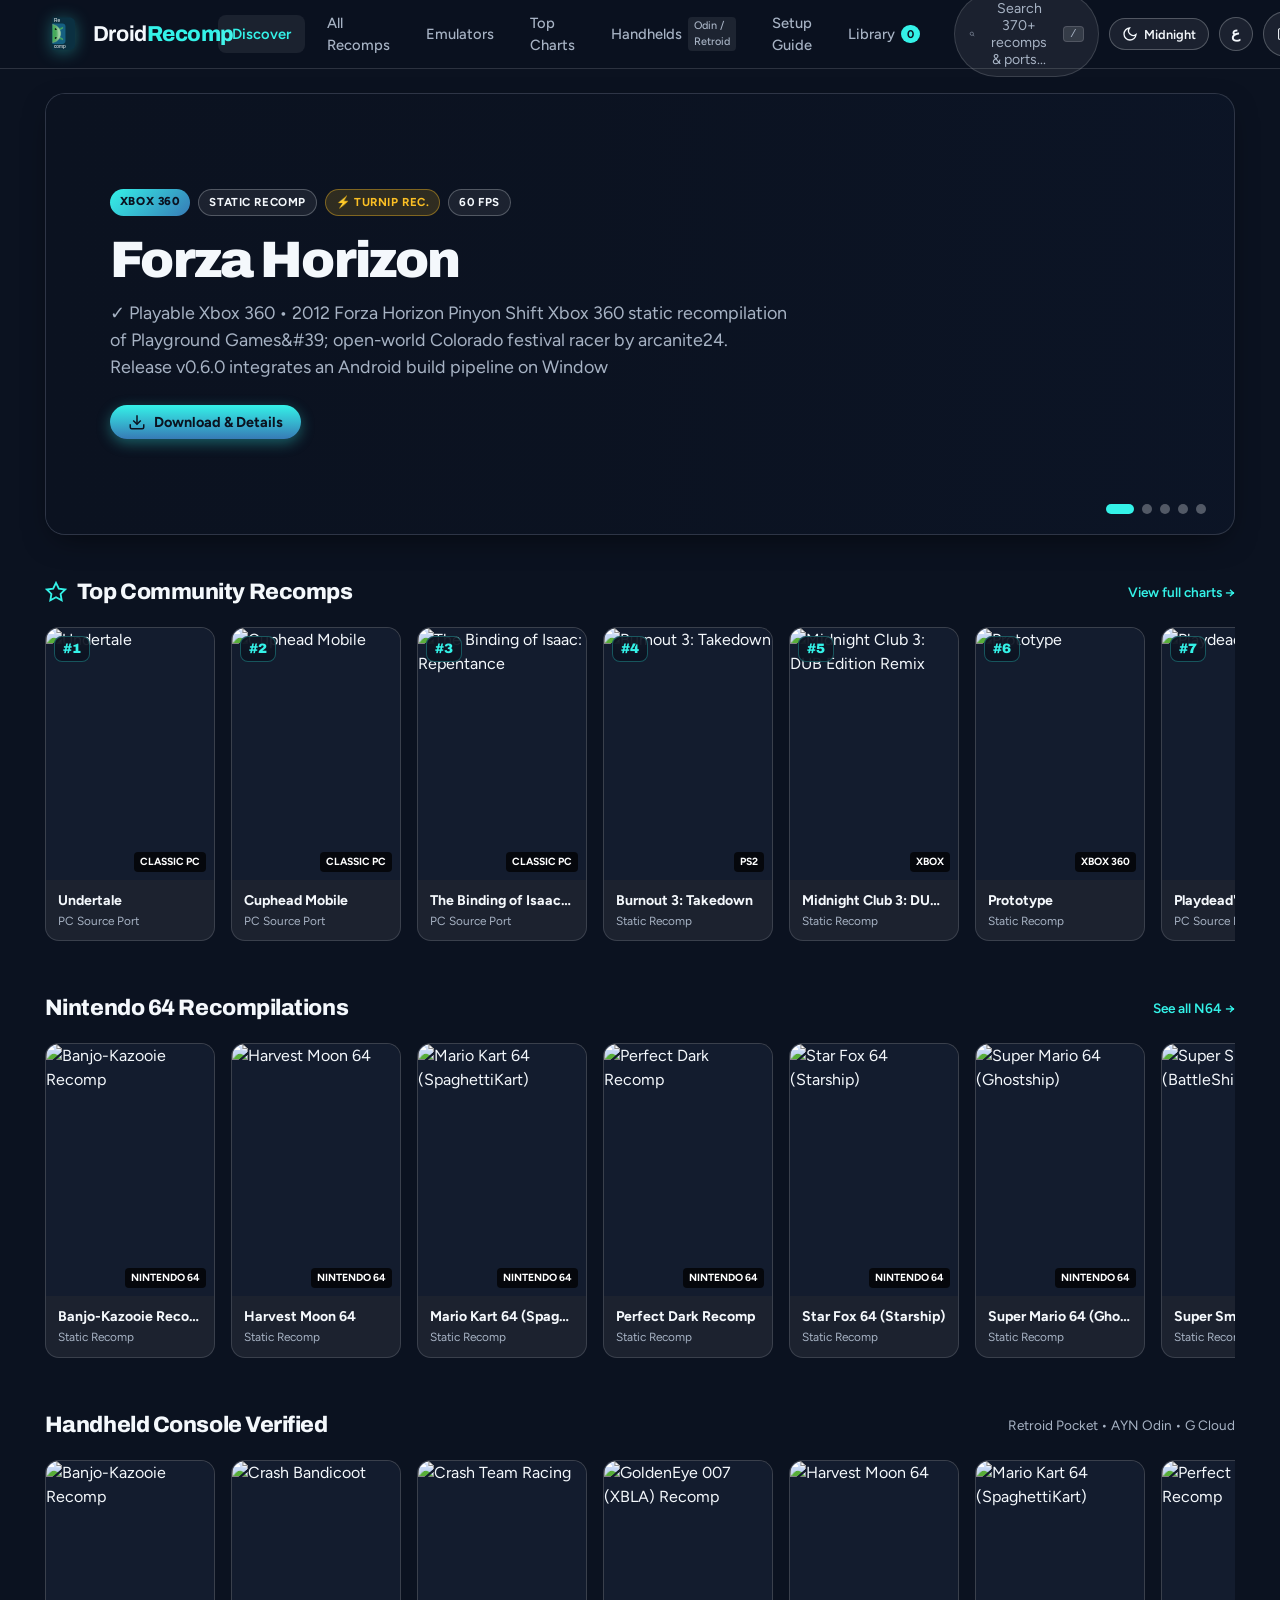
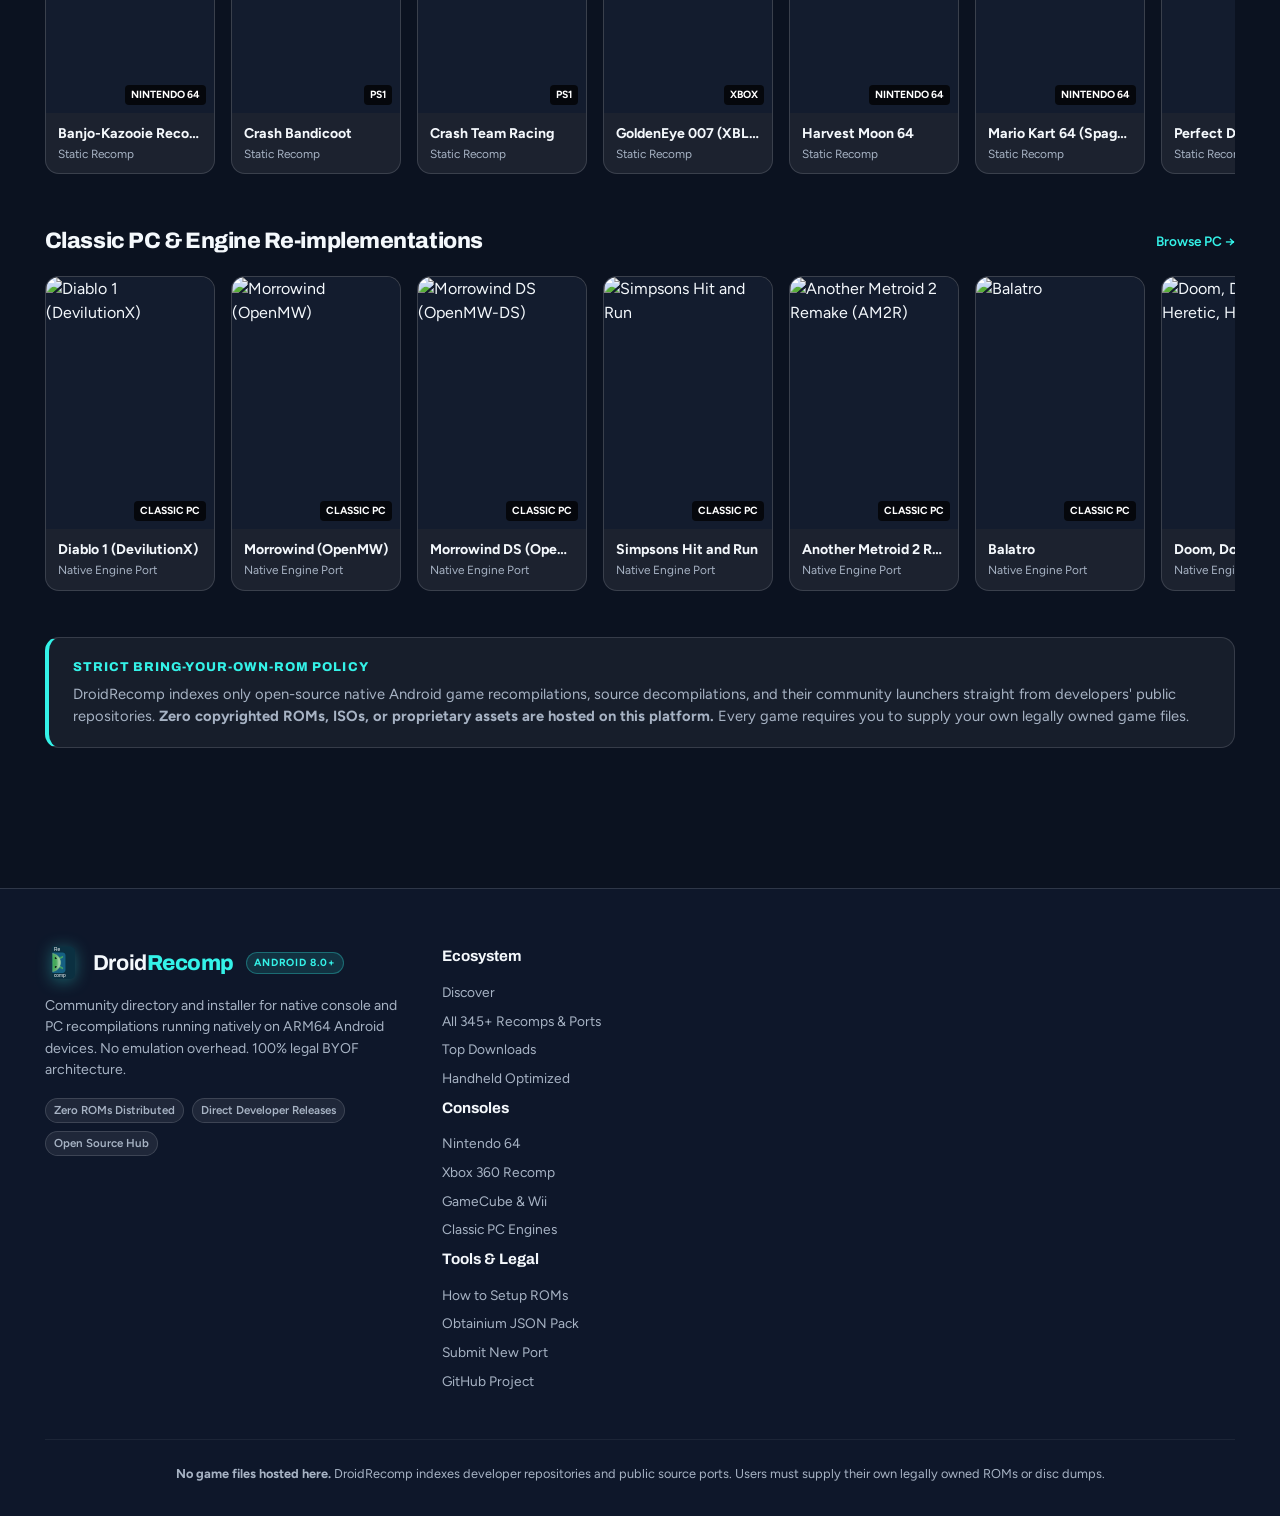
==== commit ac8f9d75: "fix: correct mismatched boxarts (Diablo, Simpsons, Morrowind, Pokemon Gold/Red), refine selective Ar" ====
--- a/index.html
+++ b/index.html
@@ -97,10 +97,9 @@
           <span id="theme-label" class="desktop-only">Midnight</span>
         </button>
 
-        <!-- Language Switcher Button -->
-        <button type="button" class="icon-chip" id="lang-toggle" title="Switch Language / تغيير اللغة" aria-label="Switch Language">
-          <svg viewBox="0 0 24 24" width="16" height="16" stroke="currentColor" fill="none" stroke-width="2"><circle cx="12" cy="12" r="10"/><line x1="2" y1="12" x2="22" y2="12"/><path d="M12 2a15.3 15.3 0 0 1 4 10 15.3 15.3 0 0 1-4 10 15.3 15.3 0 0 1-4-10 15.3 15.3 0 0 1 4-10z"/></svg>
-          <span id="lang-label">عربي</span>
+        <!-- Language Switcher Button (Displays only E or ع) -->
+        <button type="button" class="icon-chip lang-toggle-chip" id="lang-toggle" title="Switch Language / تغيير اللغة" aria-label="Switch Language">
+          <span id="lang-label">ع</span>
         </button>
 
         <!-- UI Mode Switcher (Desktop vs Mobile Preview) -->
--- a/styles.css
+++ b/styles.css
@@ -2642,3 +2642,51 @@
 html[dir="rtl"] .game-card-tags {
   justify-content: flex-start;
 }
+
+.badge-master {
+  display: inline-flex;
+  align-items: center;
+  gap: 3px;
+  padding: 2px 7px;
+  background: rgba(52, 242, 232, 0.15);
+  border: 1px solid rgba(52, 242, 232, 0.4);
+  color: var(--cyan);
+  font-size: 0.65rem;
+  font-weight: 800;
+  border-radius: var(--radius-sm);
+  text-transform: uppercase;
+  letter-spacing: 0.05em;
+}
+
+.security-alert-box {
+  display: flex;
+  align-items: flex-start;
+  gap: 12px;
+  padding: 14px 18px;
+  border-radius: var(--radius-md);
+  margin-bottom: 20px;
+  font-size: 0.88rem;
+  line-height: 1.5;
+  background: rgba(52, 242, 232, 0.08);
+  border: 1px solid rgba(52, 242, 232, 0.25);
+  color: var(--frost);
+}
+
+
+/* Compact Language Toggle (Displays only E or ع) */
+.lang-toggle-chip {
+  min-width: 34px;
+  height: 34px;
+  padding: 0 8px;
+  font-weight: 800;
+  font-size: 0.95rem;
+  display: inline-flex;
+  align-items: center;
+  justify-content: center;
+  text-align: center;
+  cursor: pointer;
+  line-height: 1;
+}
+.lang-toggle-chip svg {
+  display: none !important;
+}
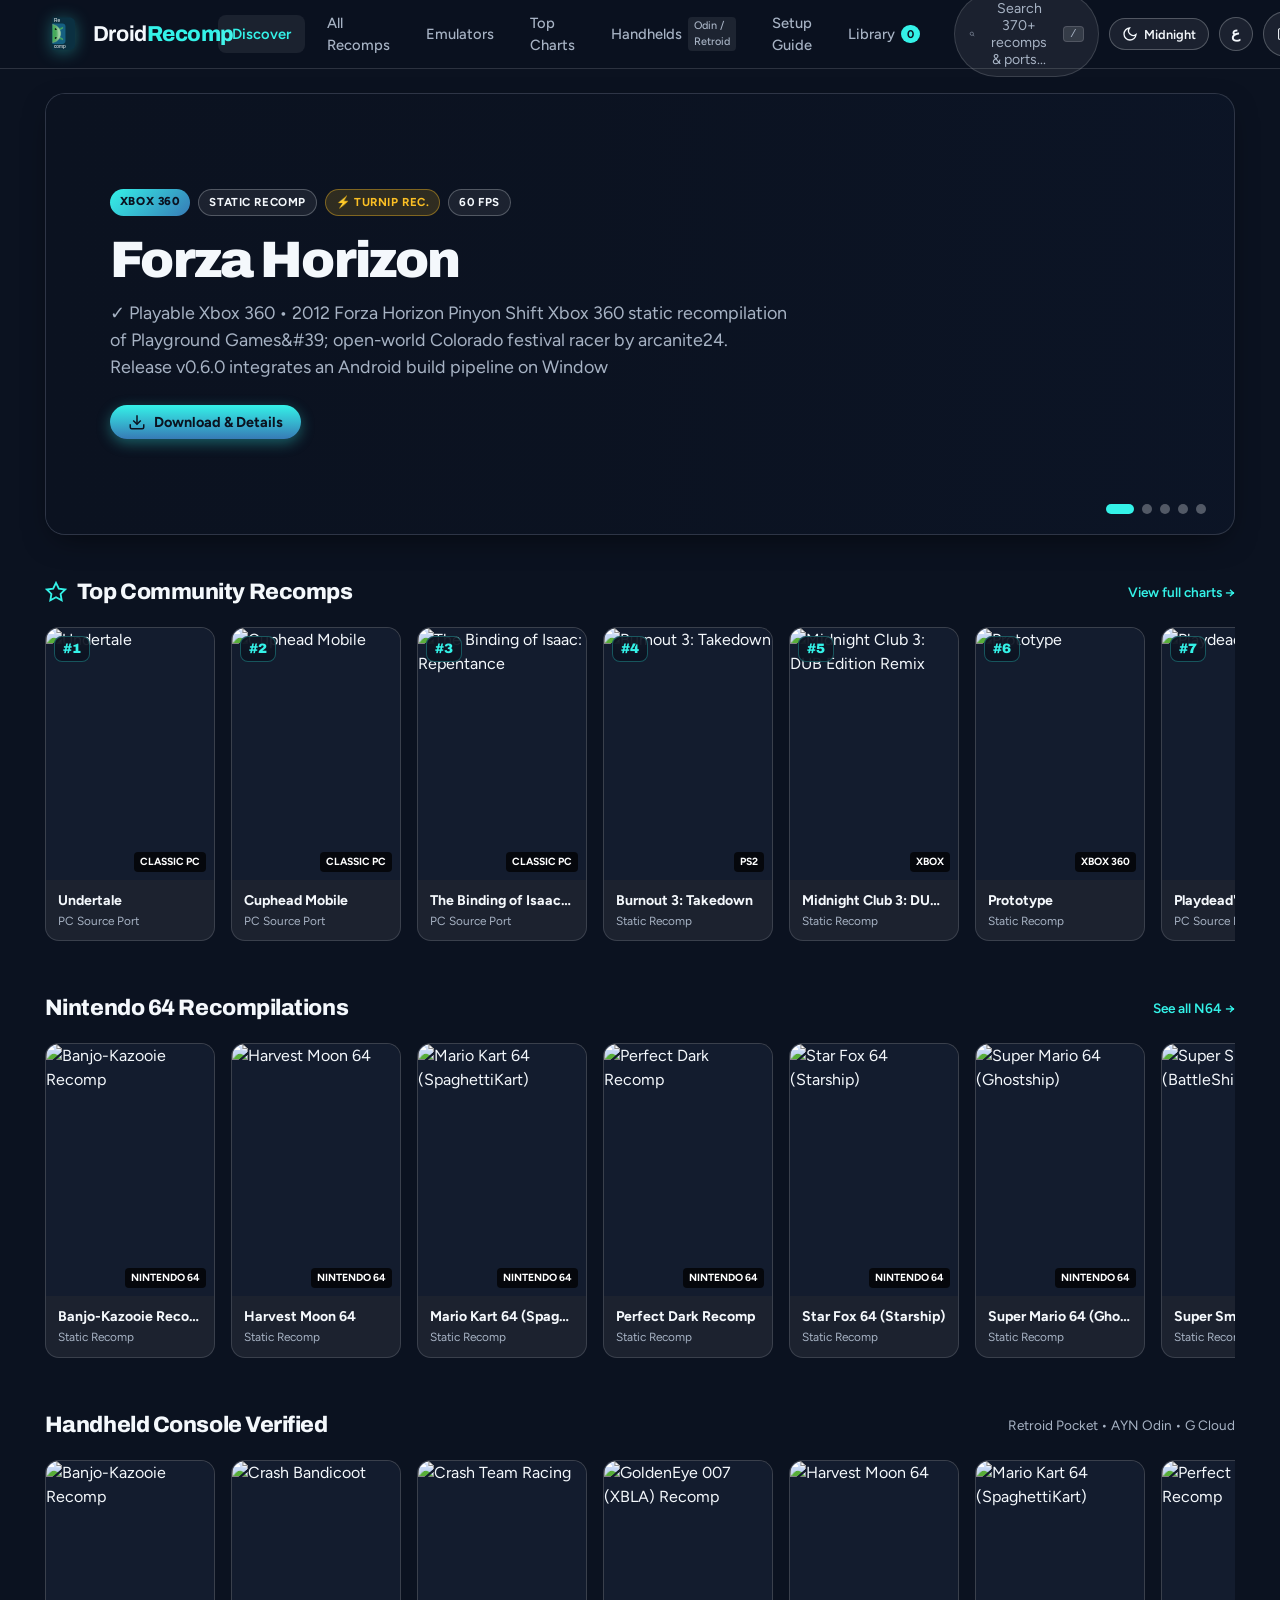
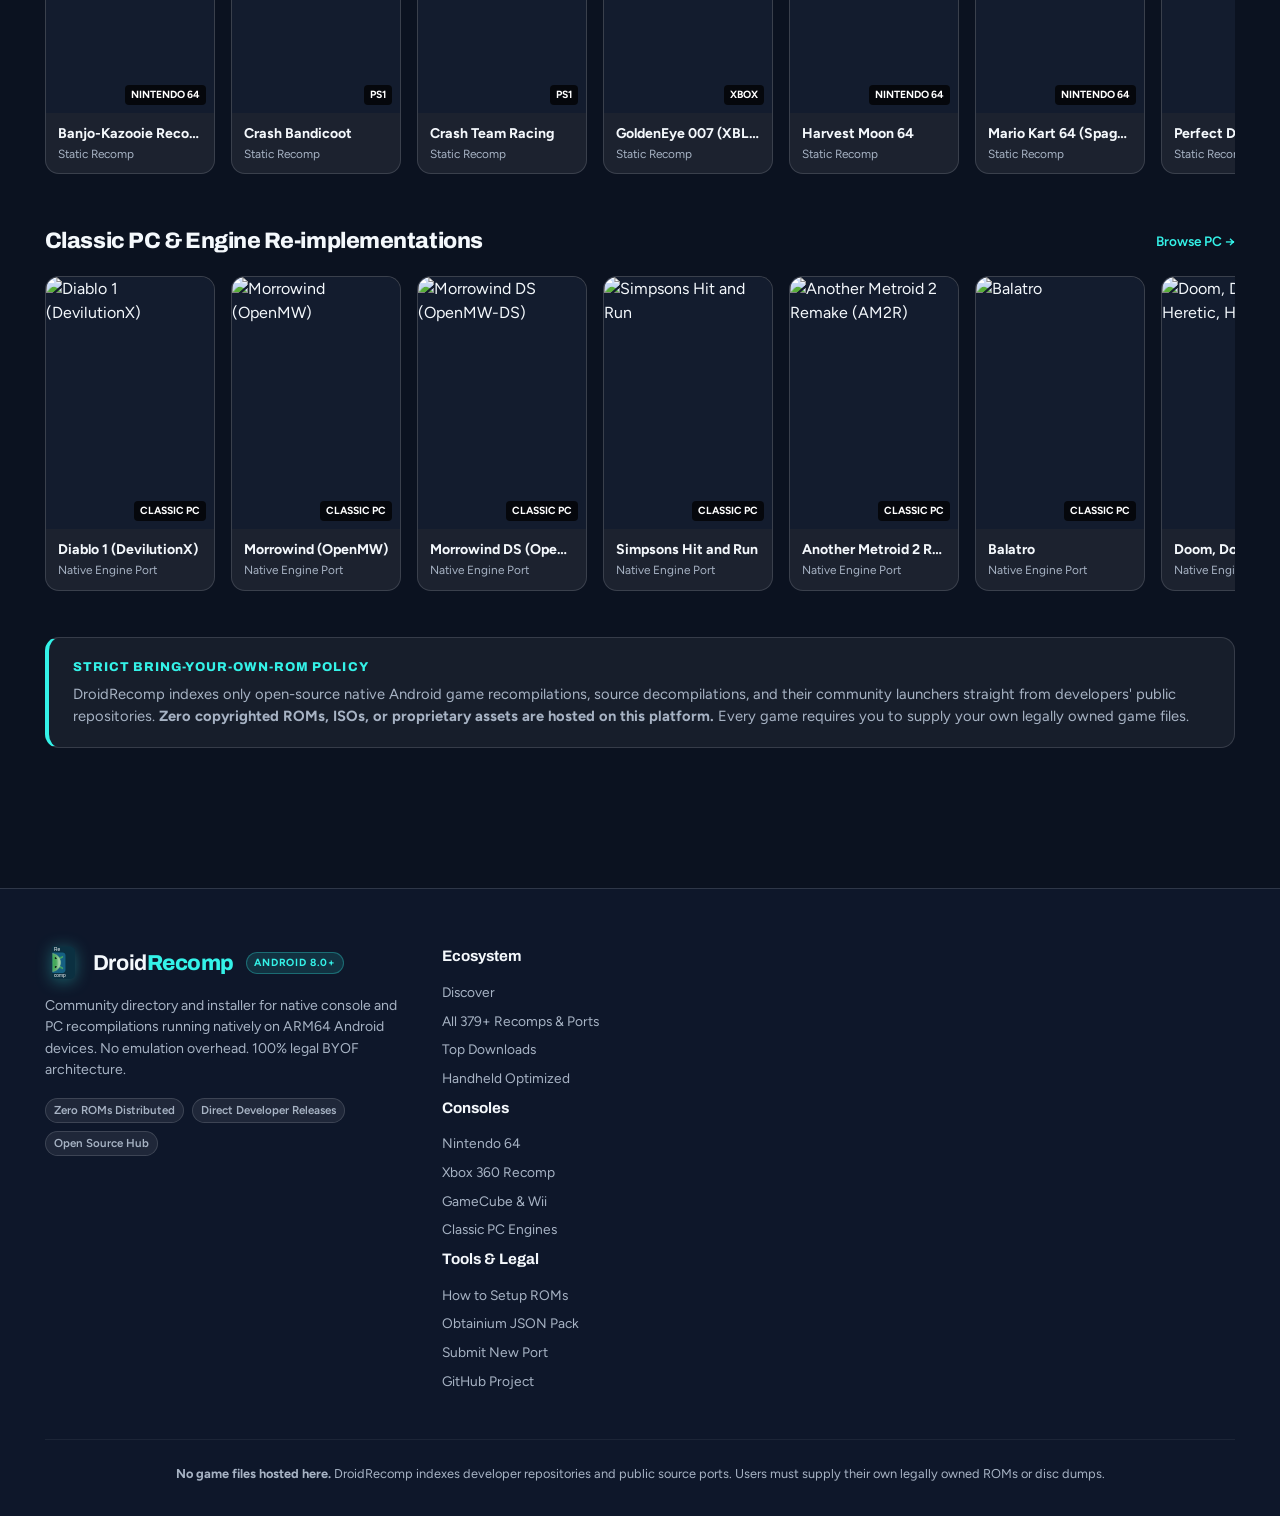
==== commit 1cd53f49: "fix(i18n): translate footer description, badges, ecosystem columns, tools, and legal notices to Arab" ====
--- a/index.html
+++ b/index.html
@@ -240,41 +240,41 @@
           <span class="brand-name">Droid<b>Recomp</b></span>
           <span class="badge-android">Android 8.0+</span>
         </div>
-        <p class="foot-desc">
+        <p class="foot-desc" id="foot-desc">
           Community directory and installer for native console and PC recompilations running natively on ARM64 Android devices. No emulation overhead. 100% legal BYOF architecture.
         </p>
         <div class="foot-badges">
-          <span class="foot-pill">Zero ROMs Distributed</span>
-          <span class="foot-pill">Direct Developer Releases</span>
-          <span class="foot-pill">Open Source Hub</span>
+          <span class="foot-pill" id="foot-pill-roms">Zero ROMs Distributed</span>
+          <span class="foot-pill" id="foot-pill-releases">Direct Developer Releases</span>
+          <span class="foot-pill" id="foot-pill-opensource">Open Source Hub</span>
         </div>
       </div>
       <div class="foot-cols">
         <div class="foot-col">
-          <h4>Ecosystem</h4>
-          <a href="#discover">Discover</a>
-          <a href="#all">All 345+ Recomps & Ports</a>
-          <a href="#top">Top Downloads</a>
-          <a href="#handheld">Handheld Optimized</a>
+          <h4 id="foot-col-ecosystem">Ecosystem</h4>
+          <a href="#discover" id="foot-link-discover">Discover</a>
+          <a href="#all" id="foot-link-all">All 379+ Recomps & Ports</a>
+          <a href="#top" id="foot-link-top">Top Downloads</a>
+          <a href="#handheld" id="foot-link-handheld">Handheld Optimized</a>
         </div>
         <div class="foot-col">
-          <h4>Consoles</h4>
+          <h4 id="foot-col-consoles">Consoles</h4>
           <a href="#n64" data-origin="n64">Nintendo 64</a>
           <a href="#x360" data-origin="x360">Xbox 360 Recomp</a>
           <a href="#gc" data-origin="gc">GameCube & Wii</a>
           <a href="#pc_classic" data-origin="pc_classic">Classic PC Engines</a>
         </div>
         <div class="foot-col">
-          <h4>Tools & Legal</h4>
-          <a href="#how">How to Setup ROMs</a>
+          <h4 id="foot-col-tools">Tools & Legal</h4>
+          <a href="#how" id="foot-link-how">How to Setup ROMs</a>
           <a href="#obtainium" id="foot-obtainium-link">Obtainium JSON Pack</a>
-          <a href="#submit">Submit New Port</a>
-          <a href="https://github.com/MooPuu/droid-recomp" target="_blank" rel="noopener">GitHub Project</a>
+          <a href="#submit" id="foot-link-submit">Submit New Port</a>
+          <a href="https://github.com/MooPuu/droid-recomp" target="_blank" rel="noopener" id="foot-link-github">GitHub Project</a>
         </div>
       </div>
     </div>
     <div class="foot-base">
-      <p><strong>No game files hosted here.</strong> DroidRecomp indexes developer repositories and public source ports. Users must supply their own legally owned ROMs or disc dumps.</p>
+      <p id="foot-base-notice"><strong>No game files hosted here.</strong> DroidRecomp indexes developer repositories and public source ports. Users must supply their own legally owned ROMs or disc dumps.</p>
     </div>
   </footer>
 
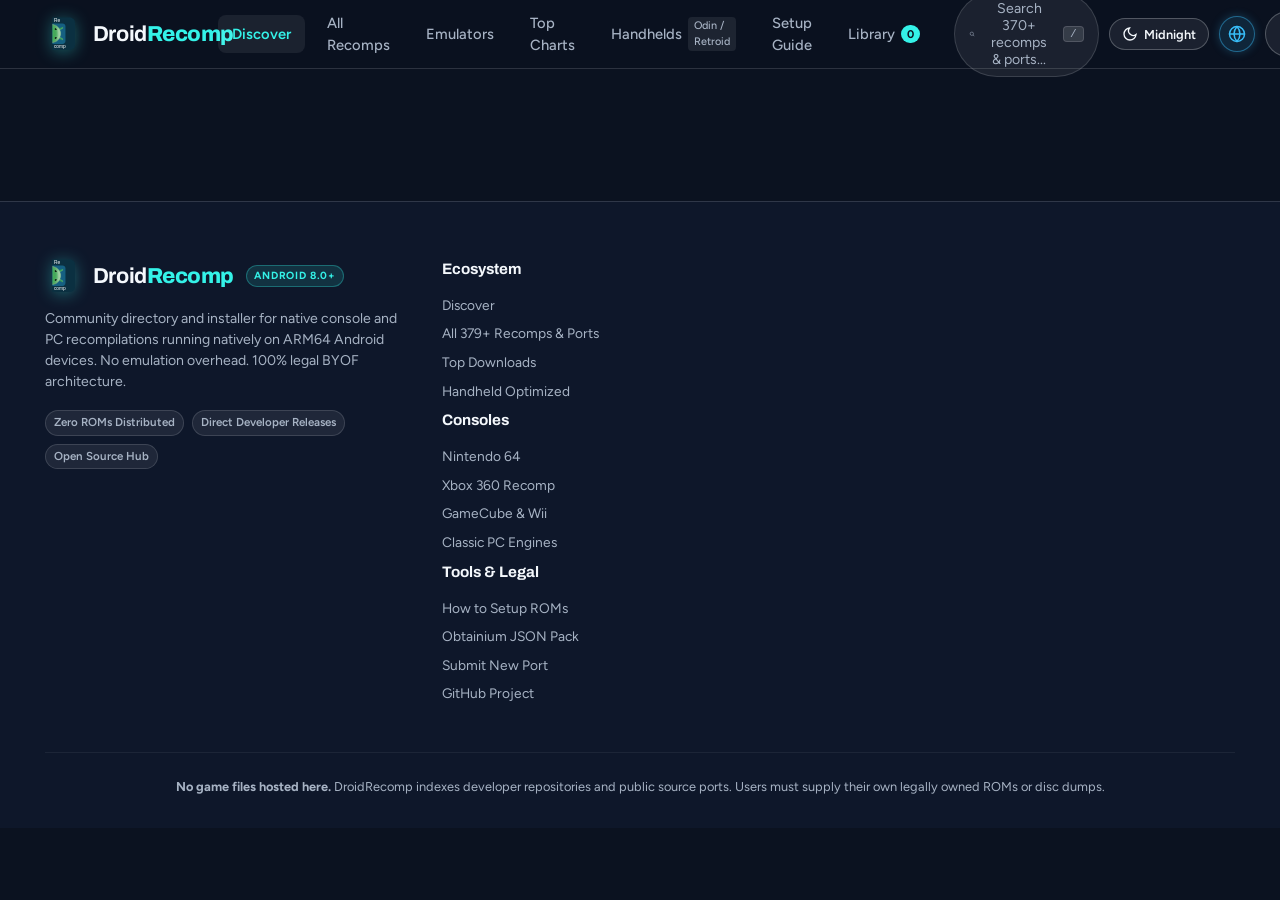
==== commit 00d8015c: "Complete full Arabic localization: globe icon toggle, English system names, emulator details & full " ====
--- a/index.html
+++ b/index.html
@@ -21,7 +21,7 @@
   <!-- Open Graph & Social Preview -->
   <meta property="og:type" content="website">
   <meta property="og:title" content="DroidRecomp — Native Console & PC Recompilations for Android">
-  <meta property="og:description" content="133+ verified native Android static recompilations, decompilations, and ports. Zero emulation overhead. 100% legal BYOR framework.">
+  <meta property="og:description" content="379+ verified native Android static recompilations, decompilations, and ports. Zero emulation overhead. 100% legal BYOR framework.">
   <meta property="og:image" content="https://moopuu.github.io/droid-recomp/icon-512.png">
   <meta property="og:site_name" content="DroidRecomp">
   <meta name="twitter:card" content="summary">
@@ -99,7 +99,11 @@
 
         <!-- Language Switcher Button (Displays only E or ع) -->
         <button type="button" class="icon-chip lang-toggle-chip" id="lang-toggle" title="Switch Language / تغيير اللغة" aria-label="Switch Language">
-          <span id="lang-label">ع</span>
+          <svg class="globe-icon" viewBox="0 0 24 24" width="18" height="18" fill="none" stroke="currentColor" stroke-width="2" stroke-linecap="round" stroke-linejoin="round">
+            <circle cx="12" cy="12" r="10"></circle>
+            <line x1="2" y1="12" x2="22" y2="12"></line>
+            <path d="M12 2a15.3 15.3 0 0 1 4 10 15.3 15.3 0 0 1-4 10 15.3 15.3 0 0 1-4-10 15.3 15.3 0 0 1 4-10z"></path>
+          </svg>
         </button>
 
         <!-- UI Mode Switcher (Desktop vs Mobile Preview) -->
--- a/styles.css
+++ b/styles.css
@@ -2675,18 +2675,43 @@
 
 /* Compact Language Toggle (Displays only E or ع) */
 .lang-toggle-chip {
-  min-width: 34px;
-  height: 34px;
-  padding: 0 8px;
-  font-weight: 800;
-  font-size: 0.95rem;
+  min-width: 36px;
+  width: 36px;
+  height: 36px;
+  padding: 0;
+  border-radius: 50%;
   display: inline-flex;
   align-items: center;
   justify-content: center;
   text-align: center;
   cursor: pointer;
   line-height: 1;
+  transition: all 0.25s cubic-bezier(0.16, 1, 0.3, 1);
+  border: 1px solid transparent;
+}
+.lang-toggle-chip.lang-en {
+  color: #38bdf8 !important; /* Blue for English */
+  background: rgba(56, 189, 248, 0.12) !important;
+  border-color: rgba(56, 189, 248, 0.45) !important;
+  box-shadow: 0 0 10px rgba(56, 189, 248, 0.25);
+}
+.lang-toggle-chip.lang-en:hover {
+  background: rgba(56, 189, 248, 0.22) !important;
+  border-color: rgba(56, 189, 248, 0.7) !important;
+  box-shadow: 0 0 16px rgba(56, 189, 248, 0.45);
+}
+.lang-toggle-chip.lang-ar {
+  color: #10b981 !important; /* Green for Arabic */
+  background: rgba(16, 185, 129, 0.12) !important;
+  border-color: rgba(16, 185, 129, 0.45) !important;
+  box-shadow: 0 0 10px rgba(16, 185, 129, 0.25);
+}
+.lang-toggle-chip.lang-ar:hover {
+  background: rgba(16, 185, 129, 0.22) !important;
+  border-color: rgba(16, 185, 129, 0.7) !important;
+  box-shadow: 0 0 16px rgba(16, 185, 129, 0.45);
 }
 .lang-toggle-chip svg {
-  display: none !important;
-}
+  display: block !important;
+  stroke: currentColor;
+}
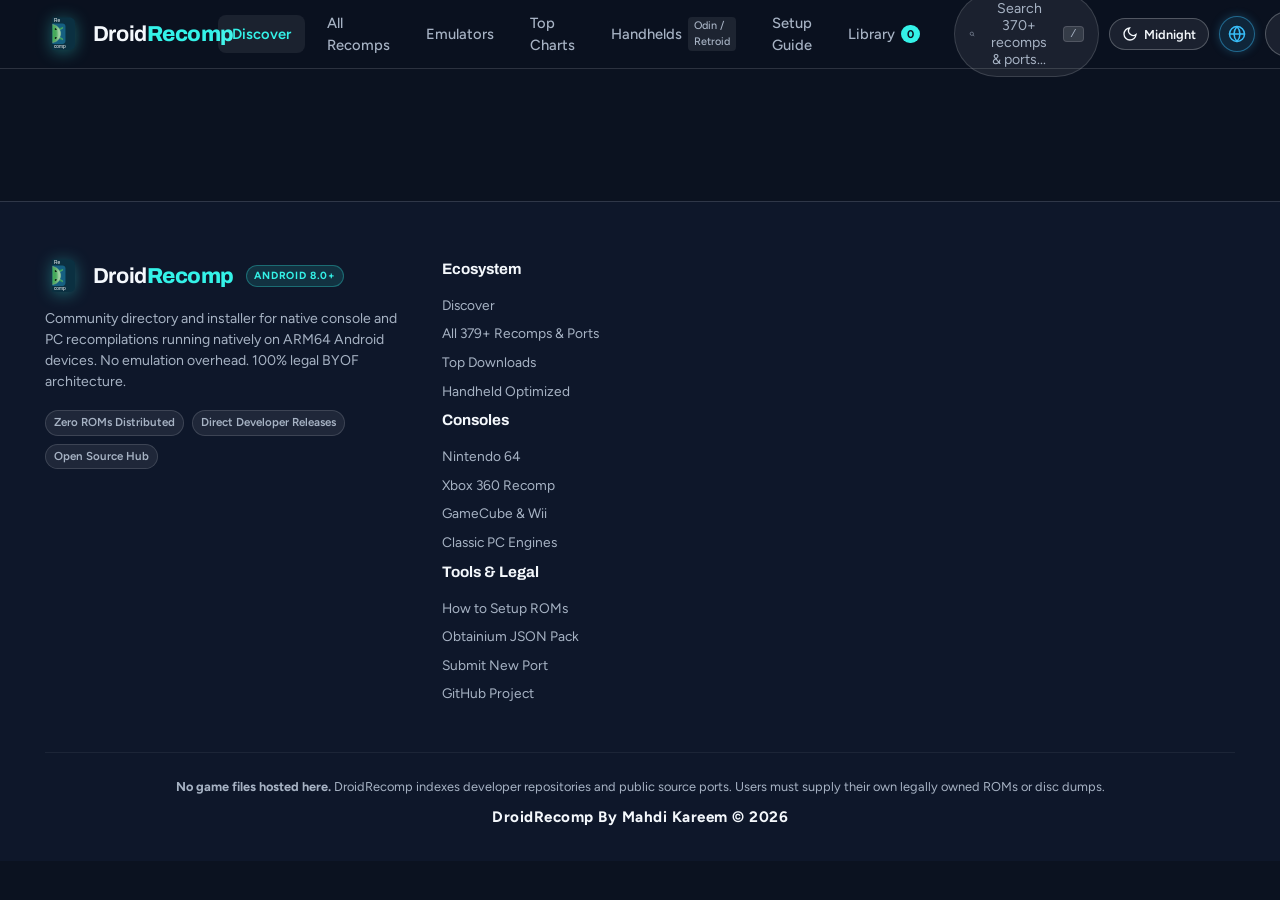
==== commit 5c25f4c6: "Fix release startup crash from AppL10n recursive loop and add Mahdi Kareem credits" ====
--- a/index.html
+++ b/index.html
@@ -279,6 +279,7 @@
     </div>
     <div class="foot-base">
       <p id="foot-base-notice"><strong>No game files hosted here.</strong> DroidRecomp indexes developer repositories and public source ports. Users must supply their own legally owned ROMs or disc dumps.</p>
+      <p id="foot-credits" style="margin-top: 10px; font-weight: 700; color: var(--frost); font-size: 0.95rem; letter-spacing: 0.5px;">DroidRecomp By Mahdi Kareem &copy; 2026</p>
     </div>
   </footer>
 
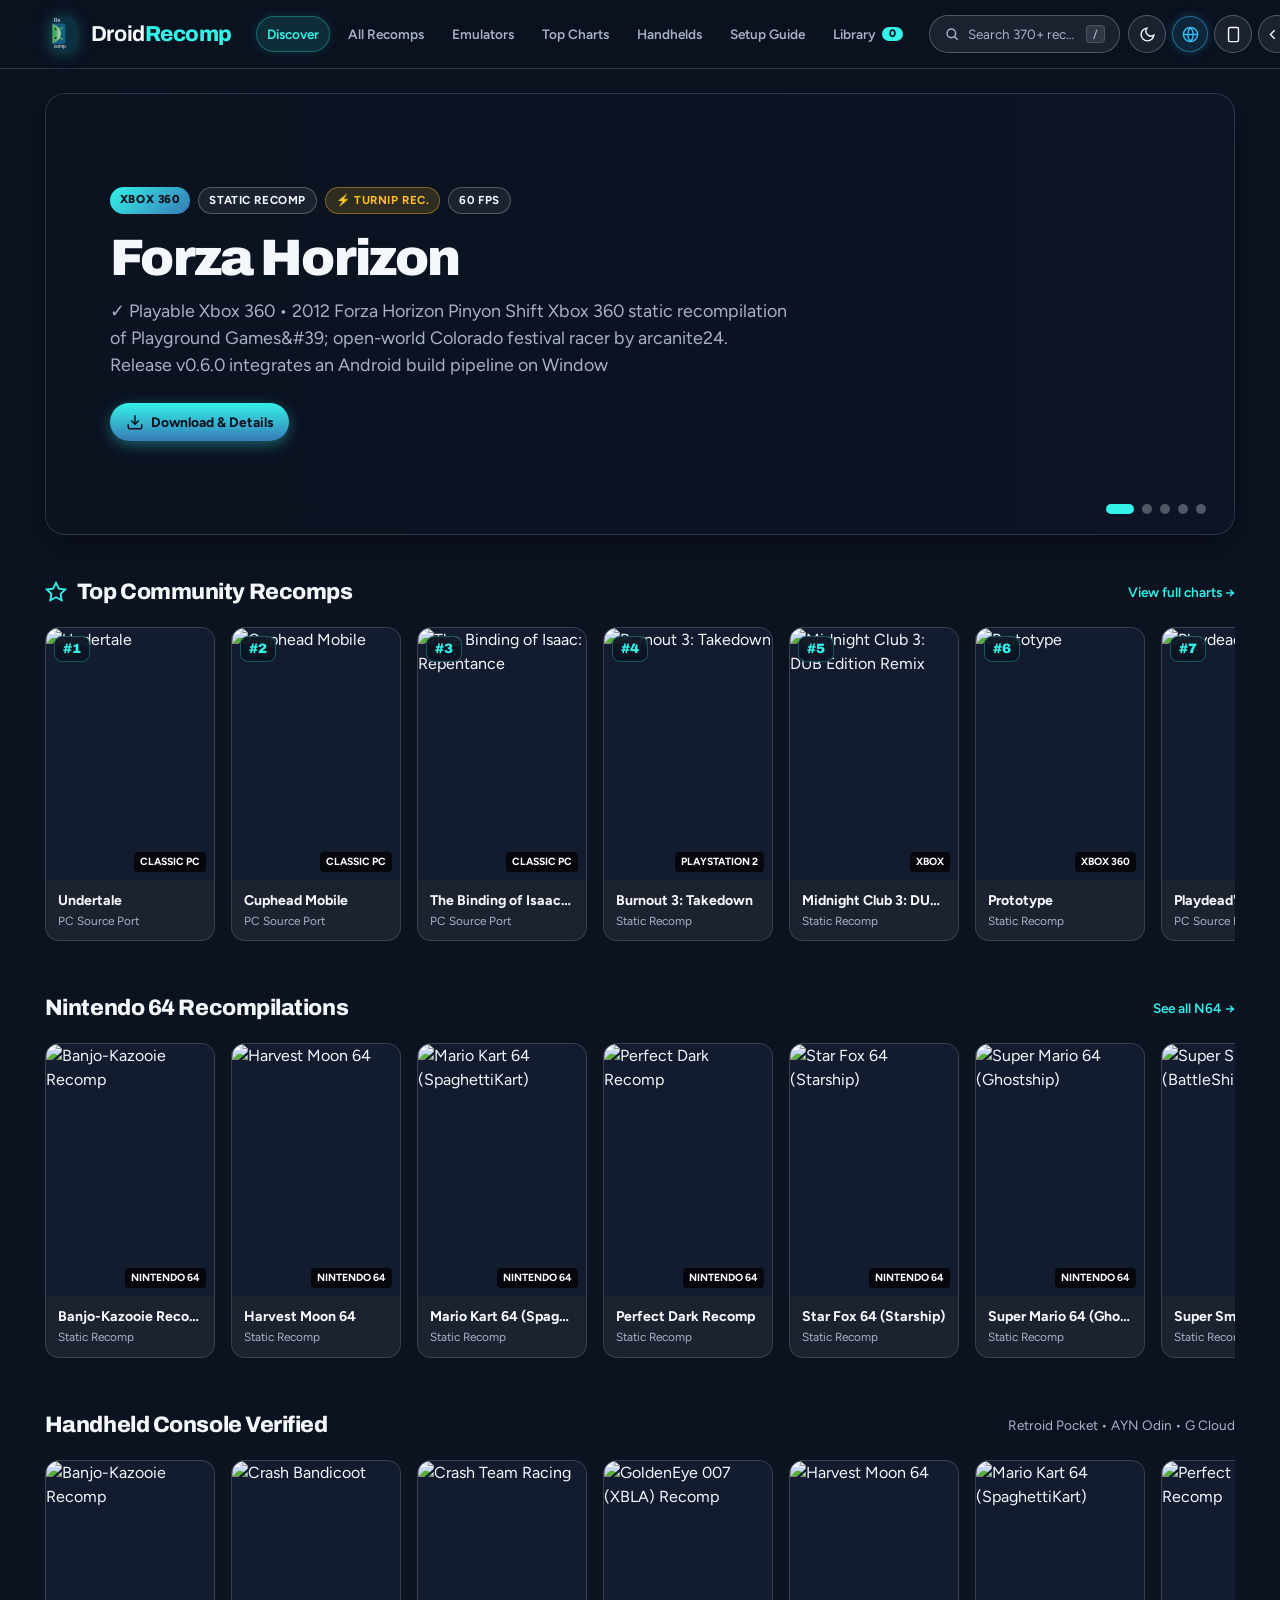
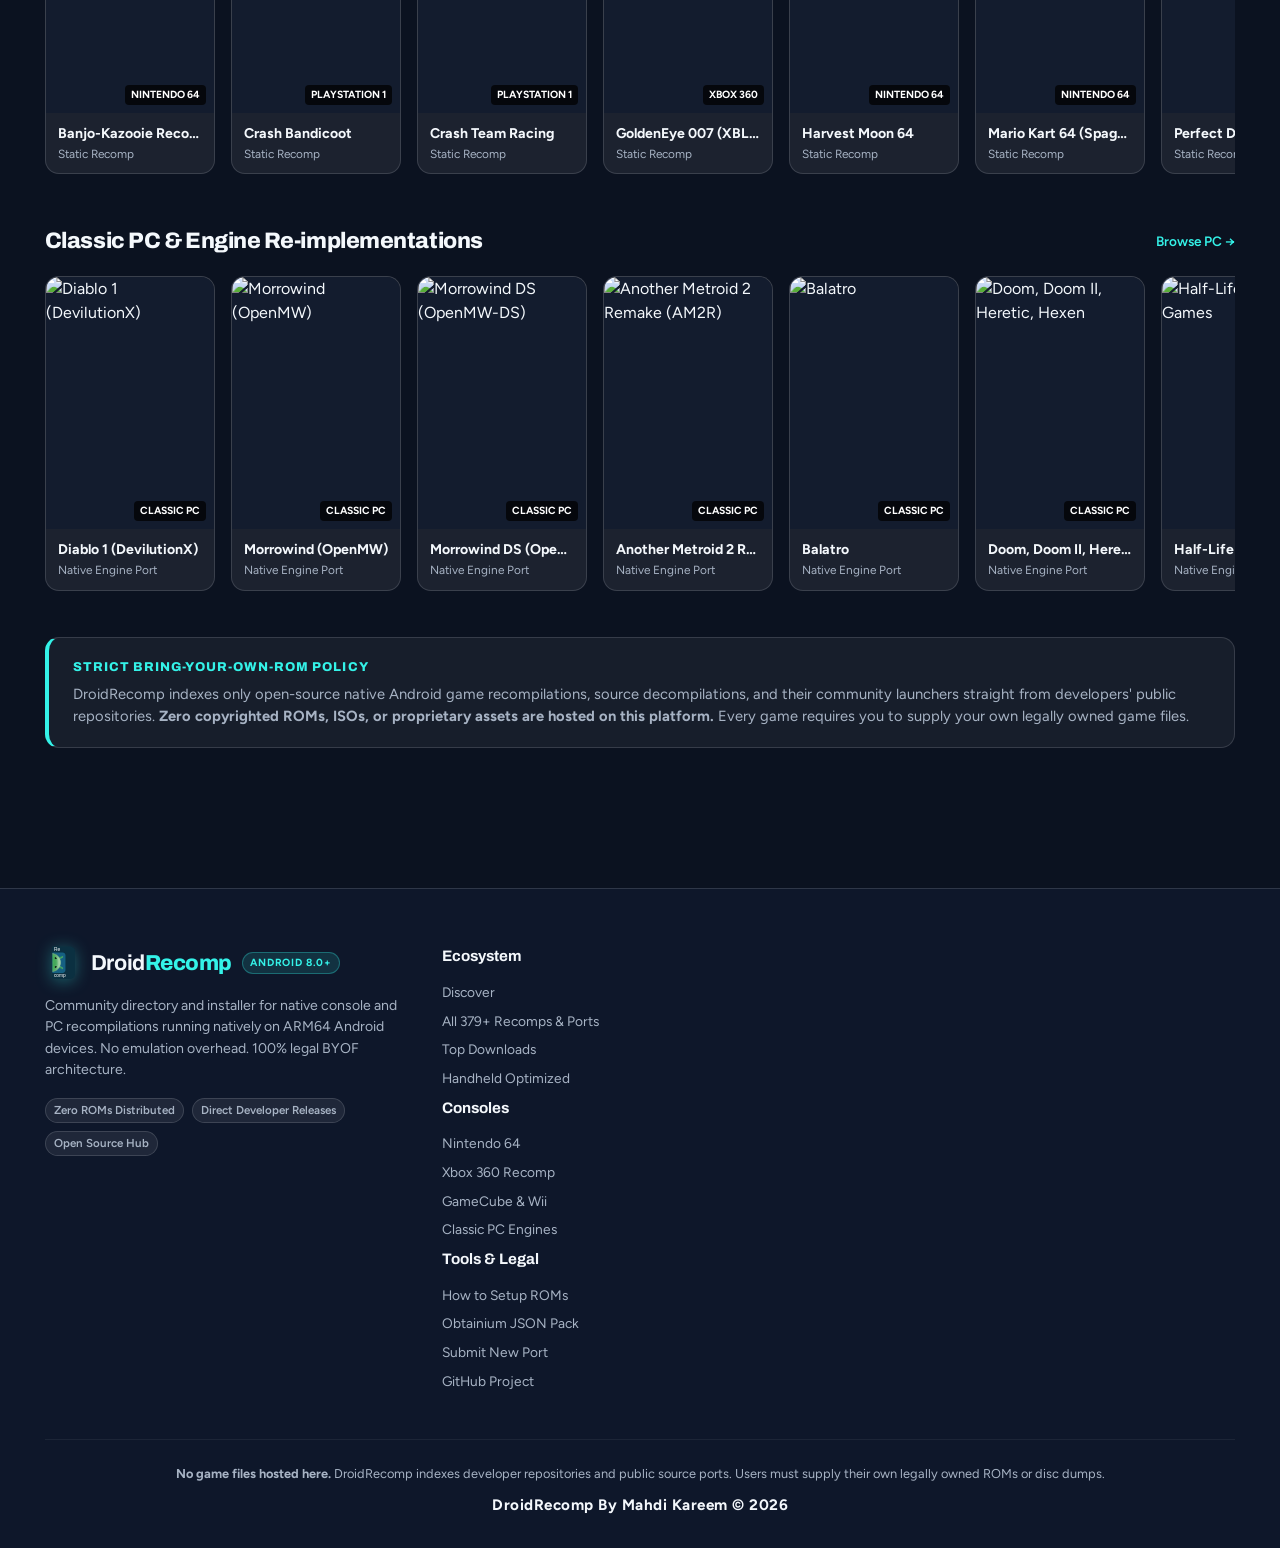
==== commit 13352e85: "Fix main view rendering bug and overhaul desktop header UI for clean, spacious layout" ====
--- a/index.html
+++ b/index.html
@@ -34,7 +34,7 @@
   <link rel="preconnect" href="https://fonts.gstatic.com" crossorigin>
   <link href="https://fonts.googleapis.com/css2?family=Archivo:wght@600;700;800;900&family=Figtree:ital,wght@0,400;0,500;0,600;0,700;1,400&display=swap" rel="stylesheet">
   
-  <link rel="stylesheet" href="styles.css?v=2.7.1">
+  <link rel="stylesheet" href="styles.css?v=2.7.2">
 
   <!-- Immediate Critical Display Guard (Never allow overlays to render on load) -->
   <style>
@@ -77,7 +77,7 @@
         <a href="#all" data-nav="all" class="nav-link">All Recomps</a>
         <a href="#emulators" data-nav="emulators" class="nav-link">Emulators</a>
         <a href="#top" data-nav="top" class="nav-link">Top Charts</a>
-        <a href="#handheld" data-nav="handheld" class="nav-link">Handhelds <span class="tag-sub">Odin / Retroid</span></a>
+        <a href="#handheld" data-nav="handheld" class="nav-link">Handhelds</a>
         <a href="#how" data-nav="how" class="nav-link">Setup Guide</a>
         <a href="#library" data-nav="library" class="nav-link">Library <span class="badge-count" id="saved-count">0</span></a>
       </nav>
@@ -86,48 +86,51 @@
       <div class="top-actions">
         <!-- Search Trigger Button -->
         <button type="button" class="search-trigger-btn desktop-only" id="search-open" aria-label="Search Recomps">
-          <svg viewBox="0 0 24 24" width="18" height="18" stroke="currentColor" fill="none" stroke-width="2"><circle cx="11" cy="11" r="6.5"/><path d="m16 16 4.5 4.5"/></svg>
-          <span class="search-placeholder desktop-only">Search 370+ recomps & ports...</span>
+          <svg viewBox="0 0 24 24" width="16" height="16" stroke="currentColor" fill="none" stroke-width="2.2"><circle cx="11" cy="11" r="6.5"/><path d="m16 16 4.5 4.5"/></svg>
+          <span class="search-placeholder desktop-only">Search 379+ games...</span>
           <kbd class="search-shortcut desktop-only">/</kbd>
         </button>
 
-        <!-- Theme Switcher Button -->
-        <button type="button" class="icon-chip" id="theme-toggle" title="Switch Theme (Midnight / Light / OLED)" aria-label="Switch Theme">
-          <svg class="theme-icon" id="theme-icon" viewBox="0 0 24 24" width="16" height="16" stroke="currentColor" fill="none" stroke-width="2"><path d="M21 12.79A9 9 0 1 1 11.21 3 7 7 0 0 0 21 12.79z"/></svg>
-          <span id="theme-label" class="desktop-only">Midnight</span>
-        </button>
-
-        <!-- Language Switcher Button (Displays only E or ع) -->
-        <button type="button" class="icon-chip lang-toggle-chip" id="lang-toggle" title="Switch Language / تغيير اللغة" aria-label="Switch Language">
-          <svg class="globe-icon" viewBox="0 0 24 24" width="18" height="18" fill="none" stroke="currentColor" stroke-width="2" stroke-linecap="round" stroke-linejoin="round">
-            <circle cx="12" cy="12" r="10"></circle>
-            <line x1="2" y1="12" x2="22" y2="12"></line>
-            <path d="M12 2a15.3 15.3 0 0 1 4 10 15.3 15.3 0 0 1-4 10 15.3 15.3 0 0 1-4-10 15.3 15.3 0 0 1 4-10z"></path>
-          </svg>
-        </button>
-
-        <!-- UI Mode Switcher (Desktop vs Mobile Preview) -->
-        <button type="button" class="icon-chip desktop-only" id="ui-mode-toggle" title="Switch UI Mode">
-          <svg viewBox="0 0 24 24" width="16" height="16" stroke="currentColor" fill="none" stroke-width="2"><rect x="5" y="2" width="14" height="20" rx="2" ry="2"/><line x1="12" y1="18" x2="12.01" y2="18"/></svg>
-          <span id="ui-mode-label">Mobile UI</span>
-        </button>
-
-        <!-- Obtainium Pack Export CTA -->
-        <button type="button" class="btn btn-secondary desktop-only" id="btn-obtainium-pack" title="Get Obtainium Pack">
-          <svg viewBox="0 0 24 24" width="16" height="16" fill="none" stroke="currentColor" stroke-width="2"><path d="M21 15v4a2 2 0 0 1-2 2H5a2 2 0 0 1-2-2v-4"/><polyline points="7 10 12 15 17 10"/><line x1="12" y1="15" x2="12" y2="3"/></svg>
-          <span>Obtainium Sync</span>
-        </button>
+        <!-- Icon Controls Pod -->
+        <div class="icon-controls-group">
+          <!-- Theme Switcher Button -->
+          <button type="button" class="icon-chip" id="theme-toggle" title="Switch Theme (Midnight / Light / OLED)" aria-label="Switch Theme">
+            <svg class="theme-icon" id="theme-icon" viewBox="0 0 24 24" width="17" height="17" stroke="currentColor" fill="none" stroke-width="2"><path d="M21 12.79A9 9 0 1 1 11.21 3 7 7 0 0 0 21 12.79z"/></svg>
+            <span id="theme-label" class="sr-only">Midnight</span>
+          </button>
+
+          <!-- Language Switcher Button (Displays only E or ع) -->
+          <button type="button" class="icon-chip lang-toggle-chip" id="lang-toggle" title="Switch Language / تغيير اللغة" aria-label="Switch Language">
+            <svg class="globe-icon" viewBox="0 0 24 24" width="17" height="17" fill="none" stroke="currentColor" stroke-width="2" stroke-linecap="round" stroke-linejoin="round">
+              <circle cx="12" cy="12" r="10"></circle>
+              <line x1="2" y1="12" x2="22" y2="12"></line>
+              <path d="M12 2a15.3 15.3 0 0 1 4 10 15.3 15.3 0 0 1-4 10 15.3 15.3 0 0 1-4-10 15.3 15.3 0 0 1 4-10z"></path>
+            </svg>
+          </button>
+
+          <!-- UI Mode Switcher (Desktop vs Mobile Preview) -->
+          <button type="button" class="icon-chip desktop-only" id="ui-mode-toggle" title="Switch UI Mode" aria-label="Switch UI Mode">
+            <svg viewBox="0 0 24 24" width="17" height="17" stroke="currentColor" fill="none" stroke-width="2"><rect x="5" y="2" width="14" height="20" rx="2" ry="2"/><line x1="12" y1="18" x2="12.01" y2="18"/></svg>
+            <span id="ui-mode-label" class="sr-only">Mobile UI</span>
+          </button>
+
+          <!-- Obtainium Pack Export CTA -->
+          <button type="button" class="icon-chip desktop-only" id="btn-obtainium-pack" title="Get Obtainium Sync Pack" aria-label="Obtainium Sync">
+            <svg viewBox="0 0 24 24" width="17" height="17" fill="none" stroke="currentColor" stroke-width="2"><polyline points="16 18 22 12 16 6"/><polyline points="8 6 2 12 8 18"/></svg>
+            <span class="sr-only">Obtainium Sync</span>
+          </button>
+        </div>
 
         <!-- Download Android APK Button -->
-        <a class="btn btn-secondary header-apk-cta" href="https://github.com/MooPuu/droid-recomp/releases/download/v1.0.0/DroidRecomp-v1.0.0-release.apk" target="_blank" rel="noopener" title="Download Android APK (v1.0.0)">
-          <svg viewBox="0 0 24 24" width="16" height="16" fill="none" stroke="currentColor" stroke-width="2"><path d="M21 15v4a2 2 0 0 1-2 2H5a2 2 0 0 1-2-2v-4"/><polyline points="7 10 12 15 17 10"/><line x1="12" y1="15" x2="12" y2="3"/></svg>
+        <a class="btn btn-apk-nav desktop-only" href="https://github.com/MooPuu/droid-recomp/releases/download/v1.0.0/DroidRecomp-v1.0.0-release.apk" target="_blank" rel="noopener" title="Download Android APK (v1.0.0)">
+          <svg viewBox="0 0 24 24" width="16" height="16" fill="none" stroke="currentColor" stroke-width="2.2"><path d="M21 15v4a2 2 0 0 1-2 2H5a2 2 0 0 1-2-2v-4"/><polyline points="7 10 12 15 17 10"/><line x1="12" y1="15" x2="12" y2="3"/></svg>
           <span class="desktop-only">Get APK (v1.0)</span>
         </a>
 
         <!-- Submit Recomp CTA -->
-        <a class="btn btn-primary" href="#submit" data-nav="submit">
-          <svg viewBox="0 0 24 24" width="16" height="16" fill="none" stroke="currentColor" stroke-width="2"><line x1="12" y1="5" x2="12" y2="19"/><line x1="5" y1="12" x2="19" y2="12"/></svg>
-          <span class="desktop-only">Submit Port</span>
+        <a class="btn btn-primary" href="#submit" data-nav="submit" title="Submit Port to Catalog">
+          <svg viewBox="0 0 24 24" width="16" height="16" fill="none" stroke="currentColor" stroke-width="2.2"><line x1="12" y1="5" x2="12" y2="19"/><line x1="5" y1="12" x2="19" y2="12"/></svg>
+          <span class="desktop-only">Submit</span>
         </a>
       </div>
     </div>
@@ -147,6 +150,16 @@
           <button type="button" class="pill" data-origin="psp">PSP</button>
           <button type="button" class="pill" data-origin="snes">SNES</button>
           <button type="button" class="pill" data-origin="gba">GBA</button>
+          <button type="button" class="pill" data-origin="gbc">Game Boy Color</button>
+          <button type="button" class="pill" data-origin="gb">Game Boy</button>
+          <button type="button" class="pill" data-origin="switch">Nintendo Switch</button>
+          <button type="button" class="pill" data-origin="apple_arcade">Apple Arcade / iOS</button>
+          <button type="button" class="pill" data-origin="genesis">Sega Genesis</button>
+          <button type="button" class="pill" data-origin="saturn">Sega Saturn</button>
+          <button type="button" class="pill" data-origin="dreamcast">Dreamcast</button>
+          <button type="button" class="pill" data-origin="arcade">Arcade</button>
+          <button type="button" class="pill" data-origin="ps3">PlayStation 3</button>
+          <button type="button" class="pill" data-origin="nes">NES</button>
           <button type="button" class="pill" data-origin="pc_classic">Classic PC & Engines</button>
         </div>
       </div>
@@ -283,8 +296,8 @@
     </div>
   </footer>
 
-  <script src="catalog.js?v=2.7.0"></script>
+  <script src="catalog.js?v=2.7.2"></script>
   <script src="emulators.js?v=2.7.0"></script>
-  <script src="app.js?v=2.7.1"></script>
+  <script src="app.js?v=2.7.2"></script>
 </body>
 </html>
--- a/styles.css
+++ b/styles.css
@@ -1,5 +1,18 @@
+/* Screen Reader / Text Hidden Utility */
+.sr-only {
+  position: absolute;
+  width: 1px;
+  height: 1px;
+  padding: 0;
+  margin: -1px;
+  overflow: hidden;
+  clip: rect(0, 0, 0, 0);
+  white-space: nowrap;
+  border: 0;
+}
+
 /* ==========================================================================
-   DROIDRECOMP — Modern RecompLauncher Design System for Android
+   DROIDRECOMP — Modern Design System for Android
    ========================================================================== */
 
 :root {
@@ -298,13 +311,16 @@
   display: flex;
   align-items: center;
   justify-content: space-between;
-  gap: 20px;
+  gap: 16px;
 }
 
 .brand {
   display: flex;
   align-items: center;
-  gap: 12px;
+  gap: 10px;
+  flex-shrink: 0;
+  margin-inline-end: 16px;
+  text-decoration: none;
 }
 
 .brand-logo {
@@ -359,89 +375,102 @@
 }
 
 .nav-link {
-  font-size: 0.92rem;
-  font-weight: 500;
-  padding: 8px 14px;
-  border-radius: var(--radius-sm);
-  color: var(--muted);
-  transition: color 0.2s, background-color 0.2s;
+  font-size: 0.88rem;
+  font-weight: 600;
+  padding: 7px 13px;
+  border-radius: var(--radius-full);
+  color: var(--muted);
+  transition: all 0.2s cubic-bezier(0.16, 1, 0.3, 1);
   display: flex;
   align-items: center;
   gap: 6px;
-}
-
-.nav-link:hover, .nav-link.on {
-  color: var(--frost);
-  background: var(--glass);
+  white-space: nowrap;
+  text-decoration: none;
+}
+
+.nav-link:hover {
+  color: var(--frost);
+  background: var(--glass-hover);
 }
 
 .nav-link.on {
   color: var(--cyan);
-  font-weight: 600;
+  background: rgba(52, 242, 232, 0.12);
+  border: 1px solid rgba(52, 242, 232, 0.3);
+  box-shadow: 0 0 10px rgba(52, 242, 232, 0.15);
 }
 
 .tag-sub {
-  font-size: 0.68rem;
-  padding: 1px 6px;
-  border-radius: 4px;
-  background: rgba(244, 248, 252, 0.08);
-  color: var(--muted);
+  display: none;
 }
 
 .badge-count {
   background: var(--cyan);
   color: var(--midnight);
-  font-size: 0.7rem;
-  font-weight: 700;
-  padding: 1px 6px;
+  font-size: 0.68rem;
+  font-weight: 800;
+  padding: 2px 7px;
   border-radius: var(--radius-full);
+  line-height: 1;
 }
 
 /* Header Actions */
 .top-actions {
   display: flex;
   align-items: center;
-  gap: 10px;
+  gap: 8px;
+  flex-shrink: 0;
 }
 
 .search-trigger-btn {
   display: flex;
   align-items: center;
-  gap: 10px;
+  gap: 8px;
   background: var(--glass);
-  border: 1px solid var(--line);
-  padding: 8px 14px;
+  border: 1px solid var(--line-strong);
+  padding: 0 14px;
+  height: 38px;
+  box-sizing: border-box;
   border-radius: var(--radius-full);
   color: var(--muted);
-  font-size: 0.88rem;
+  font-size: 0.84rem;
   transition: all 0.2s ease;
+  cursor: pointer;
+  white-space: nowrap;
 }
 
 .search-trigger-btn:hover {
   background: var(--glass-hover);
-  border-color: rgba(52, 242, 232, 0.4);
-  color: var(--frost);
+  border-color: rgba(52, 242, 232, 0.45);
+  color: var(--frost);
+  box-shadow: 0 2px 10px rgba(52, 242, 232, 0.15);
 }
 
 .search-shortcut {
   font-size: 0.7rem;
-  background: rgba(244, 248, 252, 0.12);
+  background: rgba(244, 248, 252, 0.1);
   padding: 1px 6px;
   border-radius: 4px;
   border: 1px solid var(--line);
+  color: var(--muted);
+  font-family: inherit;
+  font-weight: 600;
 }
 
 .btn {
   display: inline-flex;
   align-items: center;
   justify-content: center;
-  gap: 8px;
-  font-size: 0.9rem;
-  font-weight: 600;
-  padding: 8px 18px;
+  gap: 7px;
+  font-size: 0.86rem;
+  font-weight: 700;
+  padding: 0 16px;
+  height: 38px;
+  box-sizing: border-box;
   border-radius: var(--radius-full);
   transition: all 0.2s ease;
   white-space: nowrap;
+  text-decoration: none;
 }
 
 .btn-primary {
@@ -470,24 +499,65 @@
   color: var(--frost);
 }
 
+.icon-controls-group {
+  display: flex;
+  align-items: center;
+  gap: 6px;
+  flex-shrink: 0;
+}
+
 .icon-chip {
-  display: flex;
-  align-items: center;
-  gap: 6px;
-  padding: 7px 12px;
+  display: inline-flex;
+  align-items: center;
+  justify-content: center;
+  width: 38px;
+  height: 38px;
+  padding: 0;
+  box-sizing: border-box;
   border-radius: var(--radius-full);
-  font-size: 0.8rem;
+  font-size: 0.85rem;
   font-weight: 600;
   background: var(--glass);
   border: 1px solid var(--line-strong);
   color: var(--frost);
-  transition: all 0.2s;
+  transition: all 0.2s cubic-bezier(0.16, 1, 0.3, 1);
+  cursor: pointer;
+  flex-shrink: 0;
 }
 
 .icon-chip:hover {
   background: var(--glass-hover);
   border-color: var(--cyan);
   color: var(--cyan);
+  transform: translateY(-1px);
+  box-shadow: 0 4px 12px var(--cyan-glow);
+}
+
+.btn-apk-nav {
+  display: inline-flex;
+  align-items: center;
+  gap: 7px;
+  padding: 0 16px;
+  height: 38px;
+  box-sizing: border-box;
+  border-radius: var(--radius-full);
+  font-size: 0.84rem;
+  font-weight: 700;
+  background: linear-gradient(135deg, rgba(52, 242, 232, 0.16), rgba(55, 123, 182, 0.22));
+  border: 1px solid rgba(52, 242, 232, 0.45);
+  color: var(--cyan);
+  transition: all 0.25s ease;
+  white-space: nowrap;
+  text-decoration: none;
+  box-shadow: 0 2px 10px rgba(52, 242, 232, 0.12);
+}
+
+.btn-apk-nav:hover {
+  background: linear-gradient(135deg, rgba(52, 242, 232, 0.3), rgba(55, 123, 182, 0.4));
+  border-color: var(--cyan);
+  color: #fff;
+  transform: translateY(-1px);
+  box-shadow: 0 4px 16px var(--cyan-glow);
 }
 
 /* ==========================================================================
@@ -2715,3 +2785,64 @@
   display: block !important;
   stroke: currentColor;
 }
+
+
+/* ==========================================================================
+   DESKTOP RESPONSIVE NAV POLISH (Clean, tidy, spacious at all resolutions)
+   ========================================================================== */
+@media (min-width: 769px) {
+  .top-in {
+    gap: 16px;
+  }
+  
+  .brand {
+    margin-inline-end: 8px;
+  }
+}
+
+@media (max-width: 1360px) and (min-width: 769px) {
+  .search-placeholder {
+    max-width: 110px;
+    overflow: hidden;
+    text-overflow: ellipsis;
+    white-space: nowrap;
+  }
+  
+  .nav-link {
+    padding: 7px 10px;
+    font-size: 0.85rem;
+  }
+}
+
+@media (max-width: 1180px) and (min-width: 769px) {
+  .main-nav a[data-nav="top"],
+  .main-nav a[data-nav="handheld"] {
+    display: none !important;
+  }
+
+  .search-trigger-btn {
+    width: 38px;
+    height: 38px;
+    padding: 0;
+    justify-content: center;
+  }
+
+  .search-placeholder,
+  .search-shortcut {
+    display: none !important;
+  }
+
+  .btn-apk-nav span {
+    display: none;
+  }
+  
+  .btn-apk-nav {
+    padding: 0 12px;
+  }
+}
+
+@media (max-width: 960px) and (min-width: 769px) {
+  .main-nav a[data-nav="how"] {
+    display: none !important;
+  }
+}
